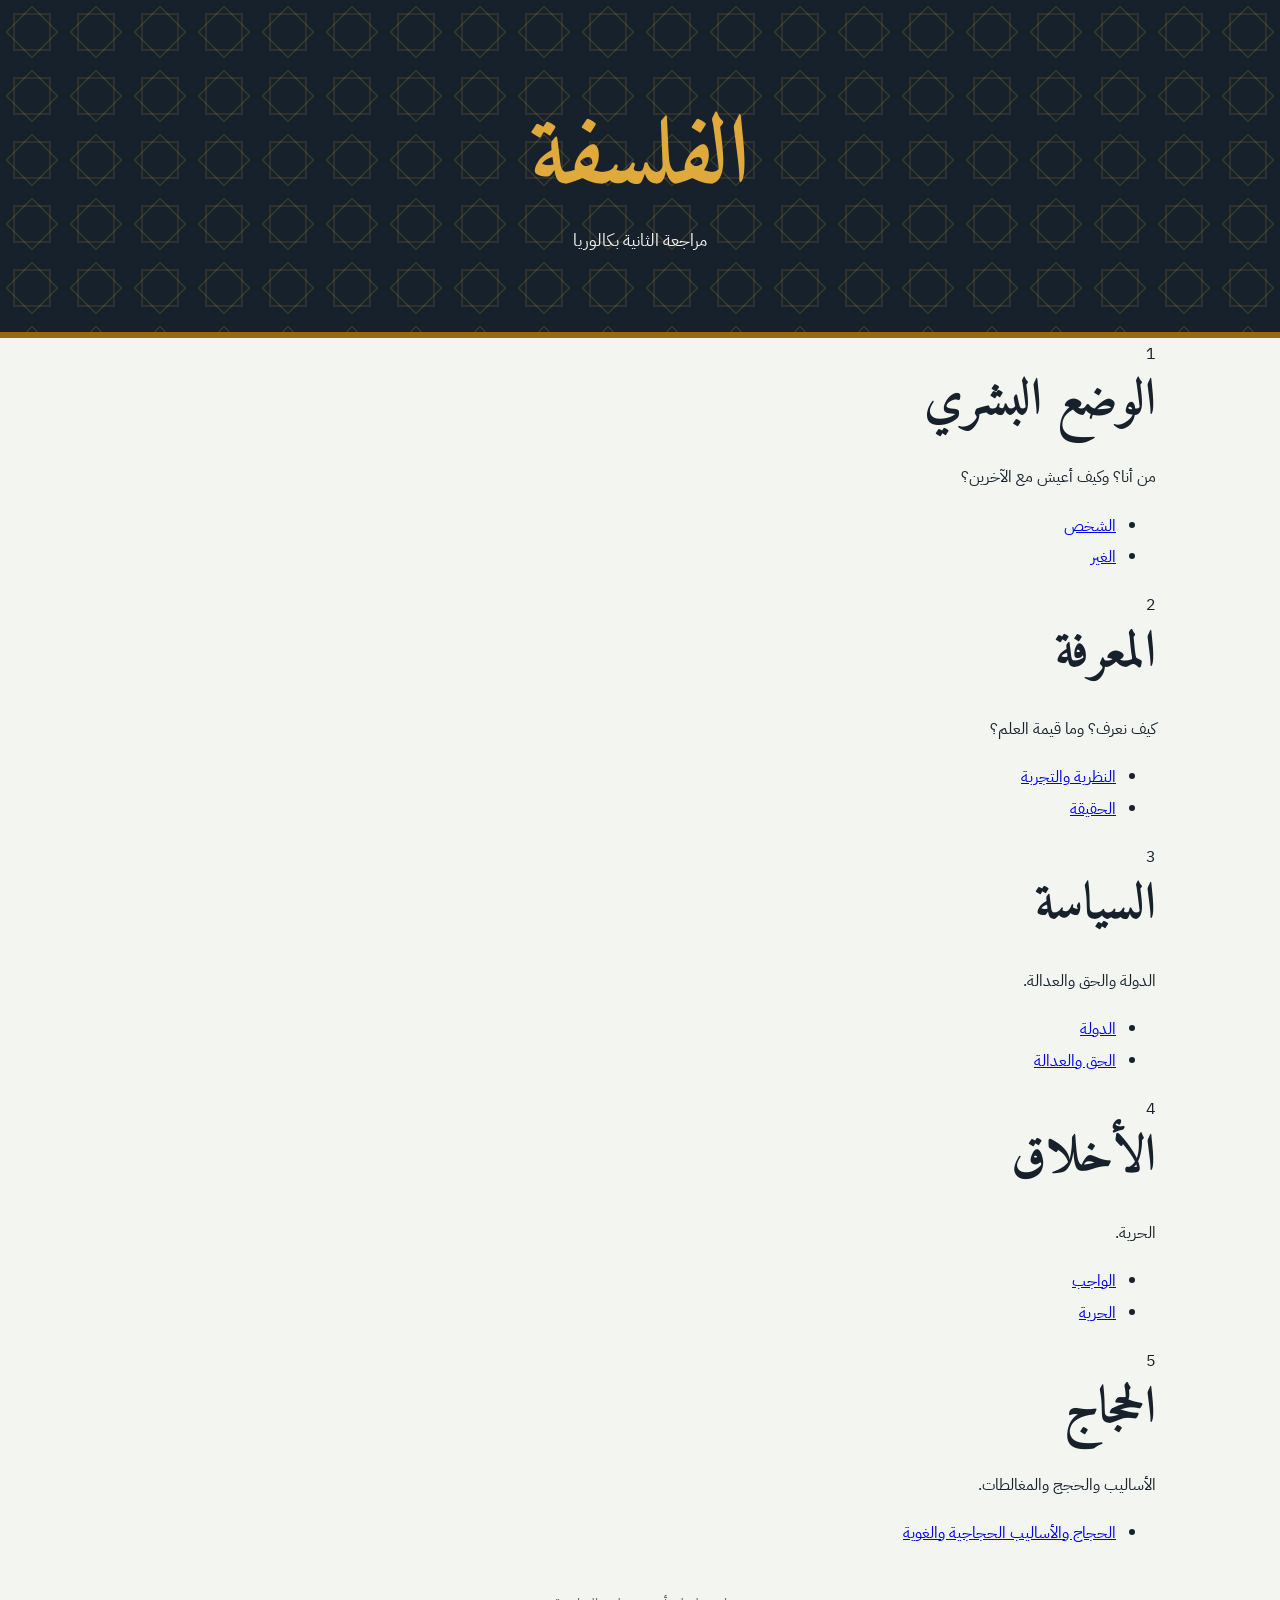
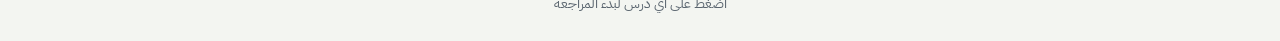
==== index.html @ 44a0892e "Add files via upload" ====
<!doctype html><html lang="ar" dir="rtl"><head><meta charset="utf-8">
<meta name="viewport" content="width=device-width,initial-scale=1"><title>الفلسفة · الثانية بكالوريا</title>
<link rel="preconnect" href="https://fonts.googleapis.com"><link href="https://fonts.googleapis.com/css2?family=Amiri:wght@400;700&family=IBM+Plex+Sans+Arabic:wght@400;500;600;700&display=swap" rel="stylesheet"><link rel="stylesheet" href="assets/site.css"><link rel="stylesheet" href="assets/home.css"></head>
<body><header class="hero"><div class="wrap"><h1>الفلسفة</h1><p class="lede"></p></div></header>
<main class="wrap"><div id="units"></div><noscript><ul><li><a href="content/u1-s1.html">الشخص</a></li><li><a href="content/u1-s2.html">الغير</a></li><li><a href="content/u2-s1.html">النظرية والتجربة</a></li><li><a href="content/u2-s2.html">الحقيقة</a></li><li><a href="content/u3-s1.html">الدولة</a></li><li><a href="content/u3-s2.html">الحق والعدالة</a></li><li><a href="content/u4-s1.html">الواجب</a></li><li><a href="content/u4-s2.html">الحرية</a></li><li><a href="content/argumentation.html">الحجاج</a></li></ul></noscript></main><footer>اضغط على أي درس لبدء المراجعة</footer>
<script src="assets/config.js"></script><script src="assets/app.js"></script></body></html>
---- assets/site.css ----
:root {
  color-scheme: light;
  --paper: #f3f5f1;
  --surface: #fafbf8;
  --ink: #17212b;
  --muted: #5b6670;
  --rule: #d5dbd6;
  --brass: #7a5c1e;
  --pine: #2e5c4f;
  --indigo: #2d4a7b;
  --oxblood: #8a2e3b;
  --hero-bg: #17212b;
  --hero-ink: #f3f5f1;
  --hero-muted: #aab6b0;
  --serif: "Amiri", "Traditional Arabic", "Times New Roman", serif;
  --sans: "IBM Plex Sans Arabic", "Segoe UI", Tahoma, Arial, sans-serif;
}

@media (prefers-color-scheme: dark) {
  :root {
    color-scheme: dark;
    --paper: #0f1517;
    --surface: #151d20;
    --ink: #e4eae5;
    --muted: #98a5a0;
    --rule: #29353a;
    --brass: #d4ac60;
    --pine: #85c1ad;
    --indigo: #a4b9ea;
    --oxblood: #e5919e;
    --hero-bg: #1a2427;
    --hero-ink: #e4eae5;
    --hero-muted: #98a5a0;
  }
}

* { box-sizing: border-box; }

html { scroll-padding-top: 4.5rem; }

@media (prefers-reduced-motion: no-preference) {
  html { scroll-behavior: smooth; }
}

body {
  margin: 0;
  background: var(--paper);
  color: var(--ink);
  font-family: var(--sans);
  font-size: 1.02rem;
  line-height: 1.95;
  -webkit-font-smoothing: antialiased;
}

p { margin: 0 0 1rem; text-wrap: pretty; }

a:focus-visible {
  outline: 2px solid currentColor;
  outline-offset: 3px;
  border-radius: 2px;
}

.wrap {
  max-width: 1080px;
  margin-inline: auto;
  padding-inline: 1.5rem;
}

/* Hero */
.hero {
  position: relative;
  background: var(--hero-bg);
  color: var(--hero-ink);
  padding: clamp(3.5rem, 9vw, 6.5rem) 0 clamp(3rem, 7vw, 5rem);
}

/* Three segments, one per axis of the unit */
.hero::after {
  content: "";
  position: absolute;
  inset-inline: 0;
  bottom: 0;
  height: 6px;
  background: linear-gradient(
    to left,
    var(--pine) 0 33.33%,
    var(--indigo) 33.33% 66.66%,
    var(--oxblood) 66.66%
  );
}

.hero h1 {
  font-family: var(--serif);
  font-weight: 700;
  font-size: clamp(3.2rem, 9vw, 6rem);
  line-height: 1.15;
  margin: 0 0 0.6rem;
}

.hero .lede {
  max-width: 40rem;
  font-size: 1.08rem;
  margin: 0;
}

/* Navigation */
.topnav {
  position: sticky;
  top: 0;
  z-index: 10;
  background: var(--paper);
  border-bottom: 1px solid var(--rule);
}

.topnav ul {
  list-style: none;
  margin: 0;
  padding: 0;
  display: flex;
  gap: 1.75rem;
  overflow-x: auto;
  scrollbar-width: none;
}

.topnav .wrap { padding-block: 0.85rem; }

.topnav a {
  text-decoration: none;
  color: var(--muted);
  white-space: nowrap;
  padding-block: 0.25rem;
  border-bottom: 2px solid transparent;
  font-weight: 500;
}

.topnav a:hover,
.topnav a:focus-visible {
  color: var(--ink);
  border-bottom-color: var(--ink);
}

/* Sections */
.block {
  padding: clamp(3rem, 6vw, 5rem) 0;
  border-bottom: 1px solid var(--rule);
  scroll-margin-top: 4rem;
}

.block:last-of-type { border-bottom: 0; }

.axis-1 { --axis: var(--pine); }
.axis-2 { --axis: var(--indigo); }
.axis-3 { --axis: var(--oxblood); }
.concepts-block { --axis: var(--brass); }

.kicker {
  margin: 0 0 0.5rem;
  font-weight: 600;
  color: var(--axis);
  font-size: 0.98rem;
}

h2 {
  font-family: var(--serif);
  font-weight: 700;
  font-size: clamp(2.1rem, 5vw, 3.2rem);
  line-height: 1.25;
  margin: 0 0 1.75rem;
}

h3 {
  font-size: 1.12rem;
  font-weight: 700;
  color: var(--axis);
  margin: 2.75rem 0 1.1rem;
  line-height: 1.5;
}

/* Problem statement */
.problem {
  max-width: 44rem;
  border-inline-start: 4px solid var(--axis);
  background: color-mix(in srgb, var(--axis) 8%, var(--surface));
  padding: 1.2rem 1.5rem;
  border-radius: 4px;
  margin: 0;
}

.problem p { margin: 0; font-size: 1.08rem; }

.problem strong { color: var(--axis); }

/* Quotes */
.quotes {
  list-style: none;
  margin: 0;
  padding: 0;
  display: grid;
  grid-template-columns: repeat(auto-fit, minmax(min(100%, 300px), 1fr));
  gap: 1.5rem 2.25rem;
}

.quotes li {
  border-top: 2px solid var(--axis);
  padding-top: 1rem;
}

.qtext {
  font-family: var(--serif);
  font-size: 1.32rem;
  line-height: 1.85;
  margin: 0 0 0.75rem;
}

.qsrc {
  font-size: 0.9rem;
  color: var(--muted);
  line-height: 1.6;
  margin: 0;
}

.qsrc b {
  color: var(--ink);
  font-weight: 600;
}

/* Arguments (theses) */
.theses,
.args,
.ideas {
  list-style: none;
  margin: 0;
  padding: 0;
  max-width: 44rem;
}

.theses li {
  padding: 1.15rem 0 1.15rem 1.25rem;
  border-bottom: 1px solid var(--rule);
  border-inline-start: 3px solid var(--axis);
}

.theses li:first-child { border-top: 1px solid var(--rule); }

.theses strong {
  display: block;
  font-size: 1.06rem;
  font-weight: 600;
  margin-bottom: 0.35rem;
  line-height: 1.6;
}

.theses p { margin: 0; }

/* Argumentation */
.args li {
  padding: 0.85rem 0;
  border-bottom: 1px solid var(--rule);
}

.args li:first-child { border-top: 1px solid var(--rule); }

.label {
  color: var(--axis);
  font-weight: 700;
  margin-inline-end: 0.35rem;
  white-space: nowrap;
}

/* Ideas */
.ideas li {
  position: relative;
  padding: 0.7rem 0 0.7rem 1.5rem;
}

.ideas li::before {
  content: "";
  position: absolute;
  inset-inline-start: 0;
  top: 1.2rem;
  width: 0.5rem;
  height: 0.5rem;
  background: var(--axis);
  transform: rotate(45deg);
}

/* Concepts */
.concepts {
  margin: 0;
  max-width: 52rem;
}

.concept {
  display: grid;
  grid-template-columns: minmax(10rem, 14rem) 1fr;
  gap: 0.5rem 2rem;
  padding: 1.05rem 0;
  border-bottom: 1px solid var(--rule);
}

.concept:first-child { border-top: 1px solid var(--rule); }

.concept dt {
  font-family: var(--serif);
  font-weight: 700;
  font-size: 1.4rem;
  line-height: 1.5;
  color: var(--axis);
}

.concept dd {
  margin: 0;
  line-height: 1.85;
}

/* Introduction */
.intro-block { --axis: var(--ink); }

.prose { max-width: 44rem; }

.args a {
  color: inherit;
  text-decoration-color: var(--rule);
  text-underline-offset: 4px;
}

@media (max-width: 640px) {
  .concept {
    grid-template-columns: 1fr;
    gap: 0.2rem;
  }
  .concept dt { font-size: 1.25rem; }
}

@media print {
  body { background: #fff; color: #000; }
  .topnav { display: none; }
  .hero { background: none; color: #000; }
  .hero::after { display: none; }
  .hero .lede { color: #333; }
}

.sitebar{background:var(--hero-bg);color:var(--hero-ink);font-size:.95rem}
.sitebar .wrap{padding-block:.6rem;display:flex;gap:.6rem}
.sitebar a{color:var(--hero-muted)}
.pager{display:flex;justify-content:space-between;gap:1rem;padding-block:2rem}
.pager a{padding:.6rem 1.1rem;border:1px solid var(--rule);border-radius:4px;text-decoration:none;background:var(--surface)}
.pager a:hover{border-color:var(--ink)}
@media print{.sitebar,.pager{display:none}}

/* ---- shared look (home + lessons) ---- */
:root{--gold:#e0a93b;--c:#946a0f}
body{--c-ink:color-mix(in srgb,var(--c) 70%,#000)}
@media (prefers-color-scheme:dark){body{--c-ink:color-mix(in srgb,var(--c) 60%,#fff)}}
.hero{background-image:url("data:image/svg+xml,%3Csvg xmlns='http://www.w3.org/2000/svg' width='64' height='64'%3E%3Cg fill='none' stroke='%23e0a93b' stroke-opacity='.22'%3E%3Crect x='14' y='14' width='36' height='36'/%3E%3Crect x='14' y='14' width='36' height='36' transform='rotate(45 32 32)'/%3E%3C/g%3E%3C/svg%3E");text-align:center}
.hero h1{color:var(--gold)}
.hero .lede{margin-inline:auto}
.hero::after{background:var(--c)}
.intro-block,.concepts-block{--axis:var(--c-ink)}
.block{padding:1.25rem 0;border-bottom:0}
.block>.wrap{width:min(1080px,calc(100% - 2rem));padding:clamp(1.25rem,3vw,2.25rem);background:var(--surface);
  border:1px solid var(--rule);border-top:6px solid var(--axis,var(--c));border-radius:6px}
.kicker::before{content:"";display:inline-block;width:.55rem;height:.55rem;background:var(--axis);transform:rotate(45deg);margin-inline-end:.6rem}
.pager a{background:var(--ink);color:var(--paper);border-color:var(--ink)}
footer{text-align:center;padding:1.5rem;color:var(--muted);font-size:.9rem}

/* ---- tables (argumentation page) ---- */
.tblwrap{overflow-x:auto}
.tbl{width:100%;border-collapse:collapse;min-width:32rem}
.tbl th,.tbl td{padding:.6rem 1rem;text-align:start;vertical-align:top;border-bottom:1px solid var(--rule)}
.tbl th{font-weight:700;color:var(--axis,var(--c-ink));white-space:nowrap;background:color-mix(in srgb,var(--axis,var(--c)) 8%,var(--surface))}
.tbl td:first-child{font-weight:700;white-space:nowrap}
.tbl tbody tr:hover{background:color-mix(in srgb,var(--axis,var(--c)) 6%,var(--surface))}
.tbl tr:last-child td{border-bottom:0}
.tip{margin:1rem 0 0;padding:.8rem 1.1rem;border-inline-start:4px solid var(--axis,var(--c));background:color-mix(in srgb,var(--axis,var(--c)) 8%,var(--surface));border-radius:4px}
@media print{.tblwrap{overflow:visible}.tbl{min-width:0}}
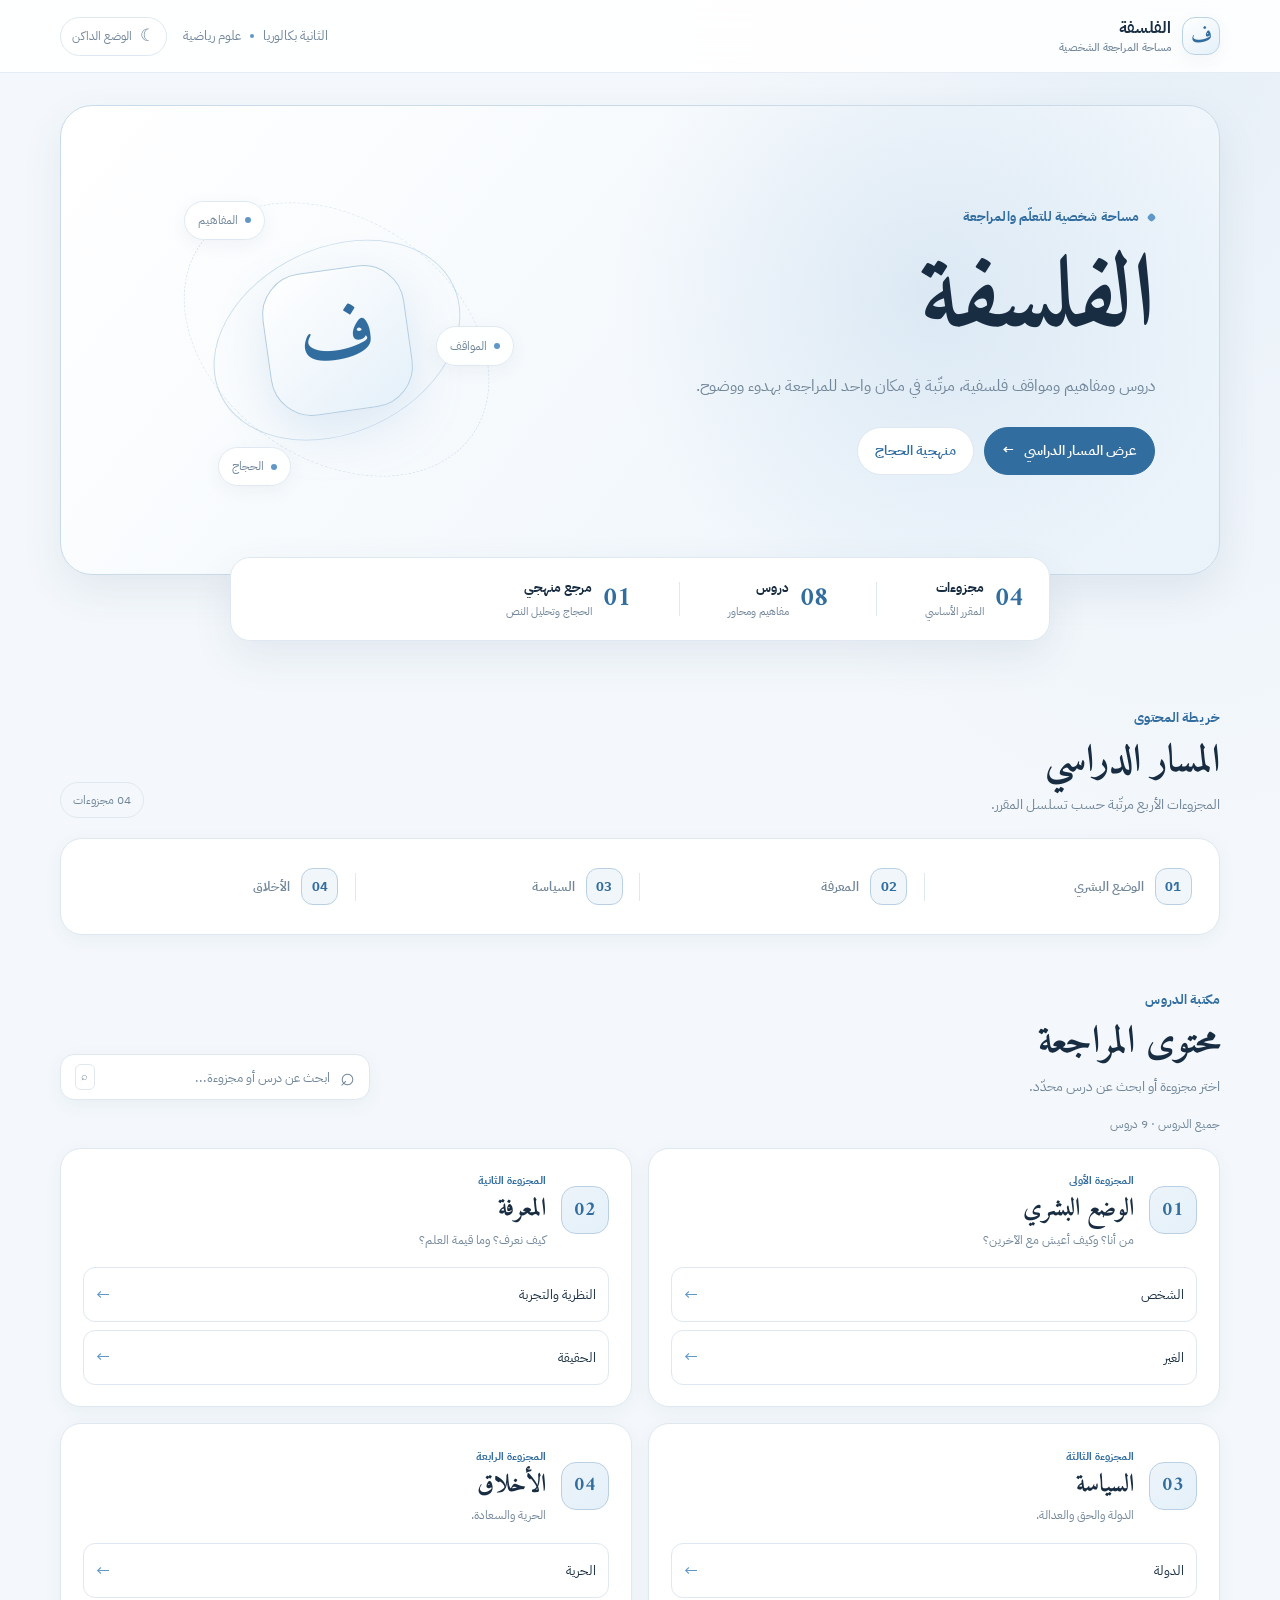
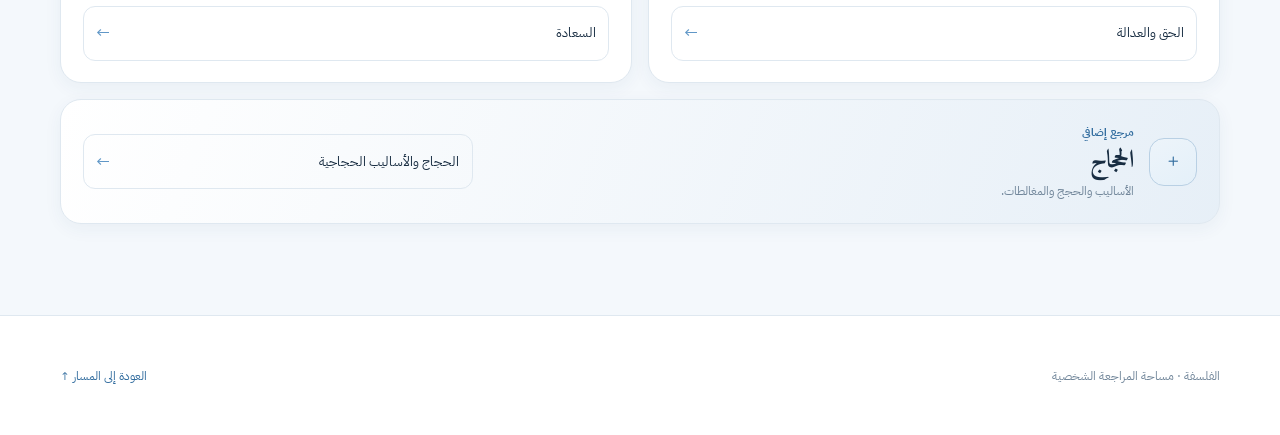
==== commit b1c45648: "Add files via upload" ====
--- a/index.html
+++ b/index.html
@@ -1,6 +1,128 @@
-<!doctype html><html lang="ar" dir="rtl"><head><meta charset="utf-8">
-<meta name="viewport" content="width=device-width,initial-scale=1"><title>الفلسفة · الثانية بكالوريا</title>
-<link rel="preconnect" href="https://fonts.googleapis.com"><link href="https://fonts.googleapis.com/css2?family=Amiri:wght@400;700&family=IBM+Plex+Sans+Arabic:wght@400;500;600;700&display=swap" rel="stylesheet"><link rel="stylesheet" href="assets/site.css"><link rel="stylesheet" href="assets/home.css"></head>
-<body><header class="hero"><div class="wrap"><h1>الفلسفة</h1><p class="lede"></p></div></header>
-<main class="wrap"><div id="units"></div><noscript><ul><li><a href="content/u1-s1.html">الشخص</a></li><li><a href="content/u1-s2.html">الغير</a></li><li><a href="content/u2-s1.html">النظرية والتجربة</a></li><li><a href="content/u2-s2.html">الحقيقة</a></li><li><a href="content/u3-s1.html">الدولة</a></li><li><a href="content/u3-s2.html">الحق والعدالة</a></li><li><a href="content/u4-s1.html">الواجب</a></li><li><a href="content/u4-s2.html">الحرية</a></li><li><a href="content/argumentation.html">الحجاج</a></li></ul></noscript></main><footer>اضغط على أي درس لبدء المراجعة</footer>
-<script src="assets/config.js"></script><script src="assets/app.js"></script></body></html>
+<!doctype html>
+<html lang="ar" dir="rtl">
+<head>
+  <meta charset="utf-8">
+  <meta name="viewport" content="width=device-width,initial-scale=1">
+  <title>الفلسفة | مساحة المراجعة الشخصية</title>
+  <meta name="description" content="مساحة شخصية لمراجعة الفلسفة للثانية بكالوريا علوم رياضية، تضم دروس الوضع البشري والمعرفة والسياسة والأخلاق والحجاج.">
+  <link rel="canonical" href="https://abdellahriyaf.github.io/philo/">
+  <meta property="og:type" content="website">
+  <meta property="og:locale" content="ar_MA">
+  <meta property="og:title" content="الفلسفة | مساحة المراجعة الشخصية">
+  <meta property="og:description" content="دروس الفلسفة للثانية بكالوريا علوم رياضية، في واجهة هادئة وواضحة للقراءة والمراجعة.">
+  <meta property="og:url" content="https://abdellahriyaf.github.io/philo/">
+  <meta name="twitter:card" content="summary">
+  <meta name="twitter:title" content="الفلسفة | مساحة المراجعة الشخصية">
+  <meta name="twitter:description" content="دروس الفلسفة للثانية بكالوريا علوم رياضية.">
+  <meta name="theme-color" content="#f4f8fc">
+  <script>
+    (() => {
+      try {
+        const saved = localStorage.getItem('philo-theme');
+        const systemDark = window.matchMedia && window.matchMedia('(prefers-color-scheme: dark)').matches;
+        document.documentElement.dataset.theme = saved || (systemDark ? 'dark' : 'light');
+      } catch (_) {
+        document.documentElement.dataset.theme = 'light';
+      }
+    })();
+  </script>
+  <link rel="preconnect" href="https://fonts.googleapis.com">
+  <link rel="preconnect" href="https://fonts.gstatic.com" crossorigin>
+  <link href="https://fonts.googleapis.com/css2?family=Amiri:wght@400;700&family=IBM+Plex+Sans+Arabic:wght@400;500;600;700&display=swap" rel="stylesheet">
+  <link rel="stylesheet" href="assets/site.css">
+  <link rel="stylesheet" href="assets/home.css">
+</head>
+<body class="home-page">
+  <header class="app-header">
+    <div class="wrap header-inner">
+      <a class="brand-mark" href="index.html" aria-label="الفلسفة، الصفحة الرئيسية">
+        <span class="brand-symbol" aria-hidden="true">ف</span>
+        <span class="brand-copy">الفلسفة<small>مساحة المراجعة الشخصية</small></span>
+      </a>
+      <div class="header-actions">
+        <span class="header-context">الثانية بكالوريا <i></i> علوم رياضية</span>
+        <button class="theme-toggle" type="button" data-theme-toggle aria-label="تفعيل الوضع الداكن" title="تبديل المظهر">
+          <span class="theme-toggle-icon" aria-hidden="true">☾</span>
+          <span class="theme-toggle-label">المظهر</span>
+        </button>
+      </div>
+    </div>
+  </header>
+
+  <main class="wrap home-main">
+    <section class="home-hero" aria-labelledby="home-title">
+      <div class="hero-copy">
+        <p class="eyebrow"><span></span> مساحة شخصية للتعلّم والمراجعة</p>
+        <h1 id="home-title">الفلسفة</h1>
+        <p class="lede">دروس ومفاهيم ومواقف فلسفية، مرتّبة في مكان واحد للمراجعة بهدوء ووضوح.</p>
+        <div class="hero-actions">
+          <a class="button button-primary" href="#curriculum">عرض المسار الدراسي <span aria-hidden="true">←</span></a>
+          <a class="button button-quiet" href="content/argumentation.html">منهجية الحجاج</a>
+        </div>
+      </div>
+      <div class="hero-art" aria-hidden="true">
+        <div class="hero-orbit orbit-one"></div>
+        <div class="hero-orbit orbit-two"></div>
+        <div class="hero-core"><span>ف</span></div>
+        <div class="art-chip chip-top"><span class="chip-dot"></span> المفاهيم</div>
+        <div class="art-chip chip-side"><span class="chip-dot"></span> المواقف</div>
+        <div class="art-chip chip-bottom"><span class="chip-dot"></span> الحجاج</div>
+      </div>
+    </section>
+
+    <section class="overview-strip" aria-label="ملخص المحتوى">
+      <div class="overview-item"><span class="overview-number">04</span><span><b>مجزوءات</b><small>المقرر الأساسي</small></span></div>
+      <div class="overview-divider" aria-hidden="true"></div>
+      <div class="overview-item"><span class="overview-number">08</span><span><b>دروس</b><small>مفاهيم ومحاور</small></span></div>
+      <div class="overview-divider" aria-hidden="true"></div>
+      <div class="overview-item"><span class="overview-number">01</span><span><b>مرجع منهجي</b><small>الحجاج وتحليل النص</small></span></div>
+    </section>
+
+    <section class="timeline-section" id="curriculum" aria-labelledby="timeline-title">
+      <div class="section-heading">
+        <div>
+          <p class="eyebrow">خريطة المحتوى</p>
+          <h2 id="timeline-title">المسار الدراسي</h2>
+          <p>المجزوءات الأربع مرتّبة حسب تسلسل المقرر.</p>
+        </div>
+        <span class="section-count">04 مجزوءات</span>
+      </div>
+      <nav class="unit-timeline" aria-label="الانتقال بين المجزوءات">
+        <a href="#unit-1"><span class="timeline-number">01</span><span class="timeline-label">الوضع البشري</span></a>
+        <a href="#unit-2"><span class="timeline-number">02</span><span class="timeline-label">المعرفة</span></a>
+        <a href="#unit-3"><span class="timeline-number">03</span><span class="timeline-label">السياسة</span></a>
+        <a href="#unit-4"><span class="timeline-number">04</span><span class="timeline-label">الأخلاق</span></a>
+      </nav>
+    </section>
+
+    <section class="library-section" aria-labelledby="library-title">
+      <div class="section-heading library-heading">
+        <div>
+          <p class="eyebrow">مكتبة الدروس</p>
+          <h2 id="library-title">محتوى المراجعة</h2>
+          <p>اختر مجزوءة أو ابحث عن درس محدّد.</p>
+        </div>
+        <label class="lesson-search">
+          <span aria-hidden="true">⌕</span>
+          <input id="lesson-search" type="search" placeholder="ابحث عن درس أو مجزوءة..." autocomplete="off" aria-label="ابحث عن درس أو مجزوءة">
+          <kbd>⌕</kbd>
+        </label>
+      </div>
+      <p class="search-count" id="search-count" aria-live="polite">جميع الدروس</p>
+      <div id="units" class="unit-grid" aria-live="polite">
+        <section class="unit" id="unit-1"><div class="unit-head"><span class="unit-no">01</span><div class="unit-copy"><p class="unit-kicker">المجزوءة الأولى</p><h3>الوضع البشري</h3><p>من أنا؟ وكيف أعيش مع الآخرين؟</p></div></div><ul class="unit-lessons"><li><a href="content/u1-s1.html"><span>الشخص</span><span aria-hidden="true">←</span></a></li><li><a href="content/u1-s2.html"><span>الغير</span><span aria-hidden="true">←</span></a></li></ul></section>
+        <section class="unit" id="unit-2"><div class="unit-head"><span class="unit-no">02</span><div class="unit-copy"><p class="unit-kicker">المجزوءة الثانية</p><h3>المعرفة</h3><p>كيف نعرف؟ وما قيمة العلم؟</p></div></div><ul class="unit-lessons"><li><a href="content/u2-s1.html"><span>النظرية والتجربة</span><span aria-hidden="true">←</span></a></li><li><a href="content/u2-s2.html"><span>الحقيقة</span><span aria-hidden="true">←</span></a></li></ul></section>
+        <section class="unit" id="unit-3"><div class="unit-head"><span class="unit-no">03</span><div class="unit-copy"><p class="unit-kicker">المجزوءة الثالثة</p><h3>السياسة</h3><p>الدولة والحق والعدالة.</p></div></div><ul class="unit-lessons"><li><a href="content/u3-s1.html"><span>الدولة</span><span aria-hidden="true">←</span></a></li><li><a href="content/u3-s2.html"><span>الحق والعدالة</span><span aria-hidden="true">←</span></a></li></ul></section>
+        <section class="unit" id="unit-4"><div class="unit-head"><span class="unit-no">04</span><div class="unit-copy"><p class="unit-kicker">المجزوءة الرابعة</p><h3>الأخلاق</h3><p>الحرية والسعادة.</p></div></div><ul class="unit-lessons"><li><a href="content/u4-s1.html"><span>الحرية</span><span aria-hidden="true">←</span></a></li><li><a href="content/u4-s2.html"><span>السعادة</span><span aria-hidden="true">←</span></a></li></ul></section>
+        <section class="unit unit-support" id="unit-5"><div class="unit-head"><span class="unit-no">+</span><div class="unit-copy"><p class="unit-kicker">مرجع إضافي</p><h3>الحجاج</h3><p>الأساليب والحجج والمغالطات ومنهجية تحليل النص.</p></div></div><ul class="unit-lessons"><li><a href="content/argumentation.html"><span>الحجاج والأساليب الحجاجية</span><span aria-hidden="true">←</span></a></li></ul></section>
+      </div>
+      <p class="empty-search" id="empty-search" hidden>لا توجد دروس تطابق عبارة البحث.</p>
+    </section>
+  </main>
+
+  <footer class="site-footer"><div class="wrap"><span>الفلسفة · مساحة المراجعة الشخصية</span><a href="#curriculum">العودة إلى المسار ↑</a></div></footer>
+  <script src="assets/config.js"></script>
+  <script src="assets/app.js" defer></script>
+  <script src="assets/ui.js" defer></script>
+</body>
+</html>
--- a/assets/site.css
+++ b/assets/site.css
@@ -1,377 +1,453 @@
-
+/* Arctic UI system: shared by the homepage and every standalone lesson. */
 :root {
   color-scheme: light;
-  --paper: #f3f5f1;
-  --surface: #fafbf8;
-  --ink: #17212b;
-  --muted: #5b6670;
-  --rule: #d5dbd6;
-  --brass: #7a5c1e;
-  --pine: #2e5c4f;
-  --indigo: #2d4a7b;
-  --oxblood: #8a2e3b;
-  --hero-bg: #17212b;
-  --hero-ink: #f3f5f1;
-  --hero-muted: #aab6b0;
+  --bg: #f4f8fc;
+  --surface: #ffffff;
+  --surface-2: #edf4fa;
+  --surface-3: #e5eff7;
+  --ink: #182d42;
+  --muted: #71869a;
+  --line: #dfe8f0;
+  --accent: #6097c7;
+  --accent-strong: #326d9f;
+  --accent-soft: #e4f0f9;
+  --accent-wash: rgba(96, 151, 199, .09);
+  --hero-bg: #eaf3fa;
+  --hero-ink: #18334c;
+  --hero-muted: #607b94;
+  --shadow-sm: 0 5px 18px rgba(39, 74, 104, .055);
+  --shadow-md: 0 16px 42px rgba(39, 74, 104, .09);
+  --shadow-lg: 0 24px 70px rgba(39, 74, 104, .12);
+  --radius-sm: 12px;
+  --radius-md: 18px;
+  --radius-lg: 26px;
   --serif: "Amiri", "Traditional Arabic", "Times New Roman", serif;
   --sans: "IBM Plex Sans Arabic", "Segoe UI", Tahoma, Arial, sans-serif;
-}
-
-@media (prefers-color-scheme: dark) {
-  :root {
-    color-scheme: dark;
-    --paper: #0f1517;
-    --surface: #151d20;
-    --ink: #e4eae5;
-    --muted: #98a5a0;
-    --rule: #29353a;
-    --brass: #d4ac60;
-    --pine: #85c1ad;
-    --indigo: #a4b9ea;
-    --oxblood: #e5919e;
-    --hero-bg: #1a2427;
-    --hero-ink: #e4eae5;
-    --hero-muted: #98a5a0;
-  }
+  --header-height: 66px;
+}
+
+:root[data-theme="dark"] {
+  color-scheme: dark;
+  --bg: #101b29;
+  --surface: #172638;
+  --surface-2: #1c3045;
+  --surface-3: #263b51;
+  --ink: #e8f1f8;
+  --muted: #9aafc2;
+  --line: #2a4056;
+  --accent: #83b8e4;
+  --accent-strong: #a5d1f3;
+  --accent-soft: #203c55;
+  --accent-wash: rgba(131, 184, 228, .10);
+  --hero-bg: #1a2d42;
+  --hero-ink: #edf6fc;
+  --hero-muted: #a9bfd2;
+  --shadow-sm: 0 5px 18px rgba(0, 0, 0, .13);
+  --shadow-md: 0 16px 42px rgba(0, 0, 0, .20);
+  --shadow-lg: 0 24px 70px rgba(0, 0, 0, .25);
 }
 
 * { box-sizing: border-box; }
-
-html { scroll-padding-top: 4.5rem; }
-
+html { scroll-padding-top: 9rem; }
 @media (prefers-reduced-motion: no-preference) {
   html { scroll-behavior: smooth; }
 }
-
 body {
   margin: 0;
-  background: var(--paper);
+  background:
+    radial-gradient(ellipse at 92% 0%, var(--accent-wash), transparent 32rem),
+    var(--bg);
   color: var(--ink);
   font-family: var(--sans);
-  font-size: 1.02rem;
-  line-height: 1.95;
+  font-size: 1rem;
+  line-height: 1.9;
   -webkit-font-smoothing: antialiased;
-}
-
+  transition: background-color .2s ease, color .2s ease;
+}
+body, button, input { font-family: var(--sans); }
+a { color: var(--accent-strong); }
+a:focus-visible, button:focus-visible, input:focus-visible {
+  outline: 3px solid color-mix(in srgb, var(--accent) 65%, transparent);
+  outline-offset: 3px;
+}
+button { color: inherit; }
 p { margin: 0 0 1rem; text-wrap: pretty; }
-
-a:focus-visible {
-  outline: 2px solid currentColor;
-  outline-offset: 3px;
-  border-radius: 2px;
-}
-
-.wrap {
-  max-width: 1080px;
-  margin-inline: auto;
-  padding-inline: 1.5rem;
-}
-
-/* Hero */
+.wrap { width: min(1160px, calc(100% - 2.5rem)); margin-inline: auto; }
+
+/* Shared branding and theme control on lesson pages. */
+.sitebar {
+  position: sticky;
+  top: 0;
+  z-index: 40;
+  border-bottom: 1px solid color-mix(in srgb, var(--line) 80%, transparent);
+  background: color-mix(in srgb, var(--surface) 88%, transparent);
+  backdrop-filter: blur(18px);
+  -webkit-backdrop-filter: blur(18px);
+}
+.sitebar .wrap {
+  min-height: var(--header-height);
+  display: flex;
+  align-items: center;
+  gap: 1.4rem;
+}
+.sitebar-brand, .brand-mark {
+  display: inline-flex;
+  align-items: center;
+  gap: .7rem;
+  flex: 0 0 auto;
+  color: var(--ink);
+  text-decoration: none;
+  font-weight: 700;
+}
+.brand-symbol {
+  width: 38px;
+  height: 38px;
+  display: grid;
+  place-items: center;
+  border: 1px solid color-mix(in srgb, var(--accent) 28%, var(--line));
+  border-radius: 13px;
+  background: linear-gradient(145deg, var(--surface), var(--accent-soft));
+  color: var(--accent-strong);
+  font: 700 1.35rem var(--serif);
+  box-shadow: var(--shadow-sm);
+}
+.brand-copy { display: grid; gap: 0; line-height: 1.25; }
+.brand-copy small { margin-top: .18rem; color: var(--muted); font-size: .68rem; font-weight: 500; }
+.sitebar-breadcrumbs {
+  display: flex;
+  align-items: center;
+  gap: .55rem;
+  min-width: 0;
+  margin-inline-start: auto;
+  color: var(--muted);
+  font-size: .82rem;
+}
+.sitebar-breadcrumbs a { color: var(--muted); text-decoration: none; }
+.sitebar-breadcrumbs a:hover { color: var(--accent-strong); }
+.sitebar-actions { display: flex; align-items: center; gap: .5rem; flex: 0 0 auto; }
+.site-home-link {
+  padding: .36rem .75rem;
+  border: 1px solid var(--line);
+  border-radius: 999px;
+  color: var(--muted);
+  font-size: .8rem;
+  text-decoration: none;
+  transition: background .18s, color .18s, border-color .18s;
+}
+.site-home-link:hover { border-color: var(--accent); background: var(--accent-soft); color: var(--accent-strong); }
+.theme-toggle {
+  min-height: 39px;
+  display: inline-flex;
+  align-items: center;
+  justify-content: center;
+  gap: .48rem;
+  padding: .38rem .7rem;
+  border: 1px solid var(--line);
+  border-radius: 999px;
+  background: var(--surface);
+  color: var(--muted);
+  cursor: pointer;
+  transition: border-color .18s, color .18s, background .18s, transform .18s;
+}
+.theme-toggle:hover { border-color: var(--accent); color: var(--accent-strong); transform: translateY(-1px); }
+.theme-toggle-icon { font-size: 1.05rem; line-height: 1; }
+.theme-toggle-label { font-size: .76rem; }
+.reading-progress {
+  position: fixed;
+  z-index: 60;
+  top: var(--header-height);
+  inset-inline: 0;
+  height: 3px;
+  pointer-events: none;
+  background: transparent;
+}
+.reading-progress span {
+  display: block;
+  width: 0;
+  height: 100%;
+  background: linear-gradient(90deg, var(--accent), var(--accent-strong));
+  box-shadow: 0 0 12px color-mix(in srgb, var(--accent) 42%, transparent);
+}
+.back-to-top {
+  position: fixed;
+  z-index: 30;
+  inset-inline-start: 1.2rem;
+  bottom: 1.2rem;
+  width: 44px;
+  height: 44px;
+  display: grid;
+  place-items: center;
+  border: 1px solid var(--line);
+  border-radius: 15px;
+  background: color-mix(in srgb, var(--surface) 90%, transparent);
+  color: var(--accent-strong);
+  box-shadow: var(--shadow-md);
+  cursor: pointer;
+  opacity: 0;
+  visibility: hidden;
+  transform: translateY(8px);
+  transition: opacity .18s, visibility .18s, transform .18s, background .18s;
+  backdrop-filter: blur(12px);
+}
+.back-to-top.is-visible { opacity: 1; visibility: visible; transform: translateY(0); }
+.back-to-top:hover { background: var(--accent-soft); }
+
+/* Lesson hero and breadcrumb area. */
 .hero {
   position: relative;
-  background: var(--hero-bg);
-  color: var(--hero-ink);
-  padding: clamp(3.5rem, 9vw, 6.5rem) 0 clamp(3rem, 7vw, 5rem);
-}
-
-/* Three segments, one per axis of the unit */
-.hero::after {
+  overflow: hidden;
+  padding: clamp(3rem, 7vw, 5.4rem) 0 clamp(2.7rem, 6vw, 4.2rem);
+  background:
+    radial-gradient(circle at 18% 15%, color-mix(in srgb, var(--accent) 17%, transparent), transparent 24rem),
+    linear-gradient(135deg, var(--hero-bg), var(--surface));
+  text-align: center;
+  border-bottom: 1px solid var(--line);
+}
+.hero::before, .hero::after {
   content: "";
   position: absolute;
-  inset-inline: 0;
-  bottom: 0;
-  height: 6px;
-  background: linear-gradient(
-    to left,
-    var(--pine) 0 33.33%,
-    var(--indigo) 33.33% 66.66%,
-    var(--oxblood) 66.66%
-  );
-}
-
+  width: 24rem;
+  height: 24rem;
+  border: 1px solid color-mix(in srgb, var(--accent) 20%, transparent);
+  border-radius: 50%;
+  pointer-events: none;
+}
+.hero::before { inset-inline-start: -11rem; top: -15rem; box-shadow: 0 0 0 32px color-mix(in srgb, var(--accent) 3%, transparent), 0 0 0 64px color-mix(in srgb, var(--accent) 2%, transparent); }
+.hero::after { inset-inline-end: -14rem; bottom: -20rem; }
+.hero .wrap { position: relative; z-index: 1; }
 .hero h1 {
+  margin: 0 0 .65rem;
+  color: var(--hero-ink);
   font-family: var(--serif);
+  font-size: clamp(2.9rem, 7vw, 5rem);
   font-weight: 700;
-  font-size: clamp(3.2rem, 9vw, 6rem);
-  line-height: 1.15;
-  margin: 0 0 0.6rem;
-}
-
+  line-height: 1.25;
+}
 .hero .lede {
-  max-width: 40rem;
-  font-size: 1.08rem;
-  margin: 0;
-}
-
-/* Navigation */
+  max-width: 46rem;
+  margin: 0 auto;
+  color: var(--hero-muted);
+  font-size: clamp(.96rem, 1.6vw, 1.08rem);
+  line-height: 1.95;
+}
+
+/* Sticky, horizontally-scrollable lesson contents. */
 .topnav {
   position: sticky;
-  top: 0;
-  z-index: 10;
-  background: var(--paper);
-  border-bottom: 1px solid var(--rule);
-}
-
+  top: var(--header-height);
+  z-index: 35;
+  border-bottom: 1px solid var(--line);
+  background: color-mix(in srgb, var(--surface) 91%, transparent);
+  box-shadow: 0 6px 20px rgba(25, 53, 78, .035);
+  backdrop-filter: blur(16px);
+  -webkit-backdrop-filter: blur(16px);
+}
+.topnav .wrap { padding-block: .62rem; }
 .topnav ul {
+  display: flex;
+  align-items: center;
+  gap: .45rem;
+  overflow-x: auto;
+  margin: 0;
+  padding: .1rem .05rem;
   list-style: none;
+  scrollbar-width: none;
+}
+.topnav ul::-webkit-scrollbar { display: none; }
+.topnav a {
+  display: block;
+  padding: .4rem .85rem;
+  border: 1px solid transparent;
+  border-radius: 999px;
+  color: var(--muted);
+  font-size: .82rem;
+  font-weight: 500;
+  text-decoration: none;
+  white-space: nowrap;
+  transition: color .18s, background .18s, border-color .18s;
+}
+.topnav a:hover, .topnav a.is-active {
+  border-color: color-mix(in srgb, var(--accent) 22%, var(--line));
+  background: var(--accent-soft);
+  color: var(--accent-strong);
+}
+
+/* Lesson content: calmer cards, better reading rhythm and clear hierarchy. */
+.block {
+  padding: 1rem 0;
+  scroll-margin-top: 9rem;
+}
+.block > .wrap {
+  width: min(1080px, calc(100% - 2.5rem));
+  padding: clamp(1.3rem, 3.6vw, 2.8rem);
+  border: 1px solid var(--line);
+  border-radius: var(--radius-lg);
+  background: var(--surface);
+  box-shadow: var(--shadow-sm);
+}
+.axis-1 { --axis: #548dbb; }
+.axis-2 { --axis: #6d9fc8; }
+.axis-3 { --axis: #8baecb; }
+.intro-block, .concepts-block { --axis: var(--accent-strong); }
+.kicker {
+  display: inline-flex;
+  align-items: center;
+  gap: .55rem;
+  margin: 0 0 .55rem;
+  color: var(--accent-strong);
+  font-size: .85rem;
+  font-weight: 700;
+}
+.kicker::before {
+  content: "";
+  width: .48rem;
+  height: .48rem;
+  border-radius: 3px;
+  background: var(--accent);
+  transform: rotate(45deg);
+}
+h2 {
+  margin: 0 0 1.5rem;
+  color: var(--ink);
+  font-family: var(--serif);
+  font-size: clamp(1.9rem, 4.6vw, 2.8rem);
+  font-weight: 700;
+  line-height: 1.35;
+}
+h3 {
+  margin: 2.3rem 0 1rem;
+  color: var(--accent-strong);
+  font-size: 1.08rem;
+  font-weight: 700;
+  line-height: 1.6;
+}
+.prose { max-width: 48rem; }
+.prose p { line-height: 2.05; }
+.problem {
+  max-width: 48rem;
+  margin: 1rem 0;
+  padding: 1.1rem 1.3rem;
+  border: 1px solid color-mix(in srgb, var(--accent) 16%, var(--line));
+  border-inline-start: 4px solid var(--accent);
+  border-radius: var(--radius-md);
+  background: var(--accent-wash);
+}
+.problem p { margin: 0; font-size: 1.04rem; }
+.problem strong { color: var(--accent-strong); }
+.quotes {
+  display: grid;
+  grid-template-columns: repeat(auto-fit, minmax(min(100%, 290px), 1fr));
+  gap: 1rem;
   margin: 0;
   padding: 0;
-  display: flex;
-  gap: 1.75rem;
-  overflow-x: auto;
-  scrollbar-width: none;
-}
-
-.topnav .wrap { padding-block: 0.85rem; }
-
-.topnav a {
-  text-decoration: none;
-  color: var(--muted);
-  white-space: nowrap;
-  padding-block: 0.25rem;
-  border-bottom: 2px solid transparent;
-  font-weight: 500;
-}
-
-.topnav a:hover,
-.topnav a:focus-visible {
-  color: var(--ink);
-  border-bottom-color: var(--ink);
-}
-
-/* Sections */
-.block {
-  padding: clamp(3rem, 6vw, 5rem) 0;
-  border-bottom: 1px solid var(--rule);
-  scroll-margin-top: 4rem;
-}
-
-.block:last-of-type { border-bottom: 0; }
-
-.axis-1 { --axis: var(--pine); }
-.axis-2 { --axis: var(--indigo); }
-.axis-3 { --axis: var(--oxblood); }
-.concepts-block { --axis: var(--brass); }
-
-.kicker {
-  margin: 0 0 0.5rem;
-  font-weight: 600;
-  color: var(--axis);
-  font-size: 0.98rem;
-}
-
-h2 {
-  font-family: var(--serif);
-  font-weight: 700;
-  font-size: clamp(2.1rem, 5vw, 3.2rem);
-  line-height: 1.25;
-  margin: 0 0 1.75rem;
-}
-
-h3 {
-  font-size: 1.12rem;
-  font-weight: 700;
-  color: var(--axis);
-  margin: 2.75rem 0 1.1rem;
-  line-height: 1.5;
-}
-
-/* Problem statement */
-.problem {
-  max-width: 44rem;
-  border-inline-start: 4px solid var(--axis);
-  background: color-mix(in srgb, var(--axis) 8%, var(--surface));
-  padding: 1.2rem 1.5rem;
-  border-radius: 4px;
-  margin: 0;
-}
-
-.problem p { margin: 0; font-size: 1.08rem; }
-
-.problem strong { color: var(--axis); }
-
-/* Quotes */
-.quotes {
   list-style: none;
-  margin: 0;
-  padding: 0;
-  display: grid;
-  grid-template-columns: repeat(auto-fit, minmax(min(100%, 300px), 1fr));
-  gap: 1.5rem 2.25rem;
-}
-
+}
 .quotes li {
-  border-top: 2px solid var(--axis);
-  padding-top: 1rem;
-}
-
-.qtext {
-  font-family: var(--serif);
-  font-size: 1.32rem;
-  line-height: 1.85;
-  margin: 0 0 0.75rem;
-}
-
-.qsrc {
-  font-size: 0.9rem;
-  color: var(--muted);
-  line-height: 1.6;
-  margin: 0;
-}
-
-.qsrc b {
-  color: var(--ink);
-  font-weight: 600;
-}
-
-/* Arguments (theses) */
-.theses,
-.args,
-.ideas {
-  list-style: none;
-  margin: 0;
-  padding: 0;
-  max-width: 44rem;
-}
-
+  padding: 1.1rem 1.2rem;
+  border: 1px solid var(--line);
+  border-radius: var(--radius-md);
+  background: var(--surface-2);
+}
+.qtext { margin: 0 0 .75rem; color: var(--ink); font-family: var(--serif); font-size: 1.27rem; line-height: 1.9; }
+.qsrc { margin: 0; color: var(--muted); font-size: .85rem; line-height: 1.7; }
+.qsrc b { color: var(--accent-strong); font-weight: 700; }
+.theses, .args, .ideas { max-width: 50rem; margin: 0; padding: 0; list-style: none; }
 .theses li {
-  padding: 1.15rem 0 1.15rem 1.25rem;
-  border-bottom: 1px solid var(--rule);
-  border-inline-start: 3px solid var(--axis);
-}
-
-.theses li:first-child { border-top: 1px solid var(--rule); }
-
-.theses strong {
-  display: block;
-  font-size: 1.06rem;
-  font-weight: 600;
-  margin-bottom: 0.35rem;
-  line-height: 1.6;
-}
-
-.theses p { margin: 0; }
-
-/* Argumentation */
-.args li {
-  padding: 0.85rem 0;
-  border-bottom: 1px solid var(--rule);
-}
-
-.args li:first-child { border-top: 1px solid var(--rule); }
-
-.label {
-  color: var(--axis);
-  font-weight: 700;
-  margin-inline-end: 0.35rem;
-  white-space: nowrap;
-}
-
-/* Ideas */
-.ideas li {
-  position: relative;
-  padding: 0.7rem 0 0.7rem 1.5rem;
-}
-
-.ideas li::before {
-  content: "";
-  position: absolute;
-  inset-inline-start: 0;
-  top: 1.2rem;
-  width: 0.5rem;
-  height: 0.5rem;
-  background: var(--axis);
-  transform: rotate(45deg);
-}
-
-/* Concepts */
-.concepts {
-  margin: 0;
-  max-width: 52rem;
-}
-
+  padding: 1rem 1.1rem;
+  border: 1px solid var(--line);
+  border-radius: var(--radius-md);
+  background: var(--surface);
+}
+.theses li + li { margin-top: .7rem; }
+.theses strong { display: block; margin-bottom: .35rem; font-size: 1.02rem; font-weight: 700; line-height: 1.7; }
+.theses p { margin: 0; color: var(--muted); }
+.args li { padding: .9rem 0; border-bottom: 1px solid var(--line); }
+.args li:first-child { border-top: 1px solid var(--line); }
+.label { margin-inline-end: .35rem; color: var(--accent-strong); font-weight: 700; white-space: nowrap; }
+.ideas li { position: relative; padding: .65rem 1.4rem .65rem 0; }
+.ideas li::before { content: ""; position: absolute; inset-inline-start: auto; inset-inline-end: 0; top: 1.28rem; width: .42rem; height: .42rem; border-radius: 2px; background: var(--accent); transform: rotate(45deg); }
+.args a { color: var(--accent-strong); text-decoration-color: var(--line); text-underline-offset: 4px; }
+
+/* Glossary, tables and explanatory callouts. */
+.concepts { max-width: 54rem; margin: 0; }
 .concept {
   display: grid;
-  grid-template-columns: minmax(10rem, 14rem) 1fr;
-  gap: 0.5rem 2rem;
+  grid-template-columns: minmax(9rem, 13rem) 1fr;
+  gap: .5rem 1.8rem;
   padding: 1.05rem 0;
-  border-bottom: 1px solid var(--rule);
-}
-
-.concept:first-child { border-top: 1px solid var(--rule); }
-
-.concept dt {
-  font-family: var(--serif);
-  font-weight: 700;
-  font-size: 1.4rem;
-  line-height: 1.5;
-  color: var(--axis);
-}
-
-.concept dd {
-  margin: 0;
-  line-height: 1.85;
-}
-
-/* Introduction */
-.intro-block { --axis: var(--ink); }
-
-.prose { max-width: 44rem; }
-
-.args a {
-  color: inherit;
-  text-decoration-color: var(--rule);
-  text-underline-offset: 4px;
-}
-
-@media (max-width: 640px) {
-  .concept {
-    grid-template-columns: 1fr;
-    gap: 0.2rem;
-  }
-  .concept dt { font-size: 1.25rem; }
-}
-
+  border-bottom: 1px solid var(--line);
+}
+.concept:first-child { border-top: 1px solid var(--line); }
+.concept dt { color: var(--accent-strong); font-family: var(--serif); font-size: 1.35rem; font-weight: 700; line-height: 1.55; }
+.concept dd { margin: 0; line-height: 1.9; }
+.tblwrap { overflow-x: auto; border: 1px solid var(--line); border-radius: var(--radius-md); }
+.tbl { width: 100%; min-width: 32rem; border-collapse: collapse; }
+.tbl th, .tbl td { padding: .75rem 1rem; border-bottom: 1px solid var(--line); text-align: start; vertical-align: top; }
+.tbl th { background: var(--surface-2); color: var(--accent-strong); font-weight: 700; white-space: nowrap; }
+.tbl td:first-child { font-weight: 700; white-space: nowrap; }
+.tbl tbody tr:hover { background: var(--accent-wash); }
+.tbl tr:last-child td { border-bottom: 0; }
+.tip { margin: 1rem 0 0; padding: .9rem 1.1rem; border: 1px solid color-mix(in srgb, var(--accent) 18%, var(--line)); border-inline-start: 4px solid var(--accent); border-radius: var(--radius-md); background: var(--accent-wash); }
+
+/* Previous / next navigation and footer. */
+.pager {
+  display: flex;
+  align-items: center;
+  justify-content: space-between;
+  gap: 1rem;
+  padding-block: 2rem 3rem;
+}
+.pager a {
+  display: inline-flex;
+  align-items: center;
+  gap: .5rem;
+  padding: .65rem 1.1rem;
+  border: 1px solid var(--line);
+  border-radius: 999px;
+  background: var(--surface);
+  color: var(--accent-strong);
+  font-size: .9rem;
+  font-weight: 600;
+  text-decoration: none;
+  box-shadow: var(--shadow-sm);
+  transition: background .18s, border-color .18s, transform .18s;
+}
+.pager a:hover { border-color: var(--accent); background: var(--accent-soft); transform: translateY(-2px); }
+footer { padding: 1.6rem; color: var(--muted); font-size: .85rem; text-align: center; }
+
+@media (max-width: 720px) {
+  :root { --header-height: 60px; }
+  .wrap { width: min(100% - 1.4rem, 1160px); }
+  .sitebar .wrap { gap: .7rem; }
+  .sitebar-breadcrumbs { display: none; }
+  .sitebar-actions { margin-inline-start: auto; }
+  .theme-toggle-label { display: none; }
+  .theme-toggle { width: 39px; padding: .35rem; }
+  .topnav .wrap { width: 100%; padding-inline: .7rem; }
+  .topnav ul { gap: .25rem; }
+  .topnav a { padding: .38rem .68rem; font-size: .78rem; }
+  .hero { padding-block: 2.8rem 2.5rem; }
+  .block { padding: .55rem 0; }
+  .block > .wrap { width: calc(100% - 1.4rem); padding: 1.2rem; border-radius: 19px; }
+  .concept { grid-template-columns: 1fr; gap: .2rem; }
+  .concept dt { font-size: 1.22rem; }
+  .pager { flex-wrap: wrap; padding-block: 1.4rem 2.5rem; }
+  .pager a { max-width: 100%; }
+  .back-to-top { inset-inline-start: .7rem; bottom: .7rem; width: 40px; height: 40px; }
+}
+
+@media (prefers-reduced-motion: reduce) {
+  *, *::before, *::after { scroll-behavior: auto !important; transition-duration: .01ms !important; animation-duration: .01ms !important; }
+}
 @media print {
+  :root { color-scheme: light; --bg: #fff; --surface: #fff; --ink: #000; --muted: #333; --line: #ccc; }
   body { background: #fff; color: #000; }
-  .topnav { display: none; }
-  .hero { background: none; color: #000; }
-  .hero::after { display: none; }
+  .topnav, .sitebar, .pager, .reading-progress, .back-to-top { display: none !important; }
+  .hero { background: none; color: #000; border: 0; }
+  .hero::before, .hero::after { display: none; }
+  .hero h1, h2, h3 { color: #000; }
   .hero .lede { color: #333; }
-}
-
-.sitebar{background:var(--hero-bg);color:var(--hero-ink);font-size:.95rem}
-.sitebar .wrap{padding-block:.6rem;display:flex;gap:.6rem}
-.sitebar a{color:var(--hero-muted)}
-.pager{display:flex;justify-content:space-between;gap:1rem;padding-block:2rem}
-.pager a{padding:.6rem 1.1rem;border:1px solid var(--rule);border-radius:4px;text-decoration:none;background:var(--surface)}
-.pager a:hover{border-color:var(--ink)}
-@media print{.sitebar,.pager{display:none}}
-
-/* ---- shared look (home + lessons) ---- */
-:root{--gold:#e0a93b;--c:#946a0f}
-body{--c-ink:color-mix(in srgb,var(--c) 70%,#000)}
-@media (prefers-color-scheme:dark){body{--c-ink:color-mix(in srgb,var(--c) 60%,#fff)}}
-.hero{background-image:url("data:image/svg+xml,%3Csvg xmlns='http://www.w3.org/2000/svg' width='64' height='64'%3E%3Cg fill='none' stroke='%23e0a93b' stroke-opacity='.22'%3E%3Crect x='14' y='14' width='36' height='36'/%3E%3Crect x='14' y='14' width='36' height='36' transform='rotate(45 32 32)'/%3E%3C/g%3E%3C/svg%3E");text-align:center}
-.hero h1{color:var(--gold)}
-.hero .lede{margin-inline:auto}
-.hero::after{background:var(--c)}
-.intro-block,.concepts-block{--axis:var(--c-ink)}
-.block{padding:1.25rem 0;border-bottom:0}
-.block>.wrap{width:min(1080px,calc(100% - 2rem));padding:clamp(1.25rem,3vw,2.25rem);background:var(--surface);
-  border:1px solid var(--rule);border-top:6px solid var(--axis,var(--c));border-radius:6px}
-.kicker::before{content:"";display:inline-block;width:.55rem;height:.55rem;background:var(--axis);transform:rotate(45deg);margin-inline-end:.6rem}
-.pager a{background:var(--ink);color:var(--paper);border-color:var(--ink)}
-footer{text-align:center;padding:1.5rem;color:var(--muted);font-size:.9rem}
-
-/* ---- tables (argumentation page) ---- */
-.tblwrap{overflow-x:auto}
-.tbl{width:100%;border-collapse:collapse;min-width:32rem}
-.tbl th,.tbl td{padding:.6rem 1rem;text-align:start;vertical-align:top;border-bottom:1px solid var(--rule)}
-.tbl th{font-weight:700;color:var(--axis,var(--c-ink));white-space:nowrap;background:color-mix(in srgb,var(--axis,var(--c)) 8%,var(--surface))}
-.tbl td:first-child{font-weight:700;white-space:nowrap}
-.tbl tbody tr:hover{background:color-mix(in srgb,var(--axis,var(--c)) 6%,var(--surface))}
-.tbl tr:last-child td{border-bottom:0}
-.tip{margin:1rem 0 0;padding:.8rem 1.1rem;border-inline-start:4px solid var(--axis,var(--c));background:color-mix(in srgb,var(--axis,var(--c)) 8%,var(--surface));border-radius:4px}
-@media print{.tblwrap{overflow:visible}.tbl{min-width:0}}
+  .block > .wrap { box-shadow: none; break-inside: avoid; }
+  .tblwrap { overflow: visible; }
+  .tbl { min-width: 0; }
+}
--- a/assets/home.css
+++ b/assets/home.css
@@ -0,0 +1,249 @@
+/* Homepage-specific Arctic layout. */
+.app-header {
+  position: sticky;
+  top: 0;
+  z-index: 45;
+  border-bottom: 1px solid color-mix(in srgb, var(--line) 80%, transparent);
+  background: color-mix(in srgb, var(--surface) 88%, transparent);
+  backdrop-filter: blur(18px);
+  -webkit-backdrop-filter: blur(18px);
+}
+.header-inner { min-height: 72px; display: flex; align-items: center; justify-content: space-between; gap: 1rem; }
+.header-actions { display: flex; align-items: center; gap: 1rem; }
+.header-context { display: flex; align-items: center; gap: .55rem; color: var(--muted); font-size: .8rem; }
+.header-context i { width: 4px; height: 4px; border-radius: 50%; background: var(--accent); }
+.home-main { padding-bottom: 3rem; }
+.home-hero {
+  position: relative;
+  display: grid;
+  grid-template-columns: minmax(0, 1.15fr) minmax(260px, .85fr);
+  align-items: center;
+  gap: 2rem;
+  min-height: 390px;
+  margin-top: 2rem;
+  padding: clamp(2rem, 5vw, 4.2rem);
+  overflow: hidden;
+  border: 1px solid color-mix(in srgb, var(--accent) 17%, var(--line));
+  border-radius: 32px;
+  background:
+    radial-gradient(circle at 75% 40%, color-mix(in srgb, var(--accent) 15%, transparent), transparent 20rem),
+    linear-gradient(130deg, var(--surface), var(--hero-bg));
+  box-shadow: var(--shadow-md);
+}
+.hero-copy { position: relative; z-index: 2; }
+.eyebrow {
+  display: flex;
+  align-items: center;
+  gap: .55rem;
+  margin: 0 0 .8rem;
+  color: var(--accent-strong);
+  font-size: .8rem;
+  font-weight: 700;
+  letter-spacing: .01em;
+}
+.eyebrow span { width: 7px; height: 7px; border-radius: 3px; background: var(--accent); transform: rotate(45deg); }
+.home-hero h1 { margin: 0; color: var(--ink); font: 700 clamp(3.6rem, 8vw, 6.6rem)/1.15 var(--serif); }
+.home-hero .lede { max-width: 38rem; margin: .6rem 0 1.5rem; color: var(--muted); font-size: 1.03rem; line-height: 2; }
+.hero-actions { display: flex; flex-wrap: wrap; gap: .65rem; }
+.button {
+  min-height: 44px;
+  display: inline-flex;
+  align-items: center;
+  justify-content: center;
+  gap: .65rem;
+  padding: .62rem 1.05rem;
+  border: 1px solid var(--line);
+  border-radius: 999px;
+  font-size: .86rem;
+  font-weight: 600;
+  text-decoration: none;
+  transition: transform .18s, box-shadow .18s, background .18s, border-color .18s;
+}
+.button:hover { transform: translateY(-2px); box-shadow: var(--shadow-sm); }
+.button-primary { border-color: var(--accent-strong); background: var(--accent-strong); color: #fff; }
+.button-primary:hover { background: var(--accent); border-color: var(--accent); color: #fff; }
+.button-quiet { background: var(--surface); color: var(--accent-strong); }
+.button-quiet:hover { border-color: var(--accent); background: var(--accent-soft); }
+.hero-art { position: relative; width: min(100%, 340px); aspect-ratio: 1; justify-self: center; display: grid; place-items: center; }
+.hero-orbit { position: absolute; border: 1px solid color-mix(in srgb, var(--accent) 32%, transparent); border-radius: 50%; }
+.orbit-one { width: 76%; height: 76%; transform: rotate(-25deg) scaleY(.72); }
+.orbit-two { width: 98%; height: 98%; transform: rotate(35deg) scaleY(.72); border-style: dashed; opacity: .7; }
+.hero-core {
+  width: 42%; aspect-ratio: 1;
+  display: grid; place-items: center;
+  border: 1px solid color-mix(in srgb, var(--accent) 35%, var(--line));
+  border-radius: 29%;
+  background: linear-gradient(145deg, var(--surface), var(--accent-soft));
+  color: var(--accent-strong);
+  font: 700 clamp(3.3rem, 6vw, 5rem) var(--serif);
+  box-shadow: 0 18px 52px color-mix(in srgb, var(--accent) 18%, transparent), inset 0 1px 0 rgba(255,255,255,.7);
+  transform: rotate(-8deg);
+}
+.hero-core span { transform: rotate(8deg); }
+.art-chip {
+  position: absolute;
+  display: inline-flex;
+  align-items: center;
+  gap: .45rem;
+  padding: .45rem .8rem;
+  border: 1px solid var(--line);
+  border-radius: 999px;
+  background: color-mix(in srgb, var(--surface) 88%, transparent);
+  color: var(--muted);
+  font-size: .75rem;
+  box-shadow: var(--shadow-sm);
+  backdrop-filter: blur(10px);
+}
+.chip-dot { width: 6px; height: 6px; border-radius: 50%; background: var(--accent); }
+.chip-top { top: 9%; inset-inline-end: 5%; }
+.chip-side { top: 46%; inset-inline-start: -2%; }
+.chip-bottom { bottom: 7%; inset-inline-end: 15%; }
+
+.overview-strip {
+  display: flex;
+  align-items: center;
+  gap: clamp(1rem, 4vw, 3rem);
+  width: min(820px, calc(100% - 2rem));
+  margin: -1.15rem auto 3.5rem;
+  padding: 1.1rem 1.6rem;
+  position: relative;
+  z-index: 3;
+  border: 1px solid var(--line);
+  border-radius: 20px;
+  background: var(--surface);
+  box-shadow: var(--shadow-md);
+}
+.overview-item { display: flex; align-items: center; gap: .7rem; min-width: 0; }
+.overview-number { color: var(--accent-strong); font: 700 1.7rem/1 var(--serif); }
+.overview-item b, .overview-item small { display: block; }
+.overview-item b { color: var(--ink); font-size: .84rem; }
+.overview-item small { color: var(--muted); font-size: .7rem; }
+.overview-divider { width: 1px; height: 34px; background: var(--line); }
+.timeline-section, .library-section { padding-block: .6rem 2.7rem; }
+.section-heading { display: flex; align-items: end; justify-content: space-between; gap: 1.2rem; margin-bottom: 1.25rem; }
+.section-heading .eyebrow { margin-bottom: .25rem; }
+.section-heading h2 { margin: 0; color: var(--ink); font: 700 clamp(1.8rem, 4vw, 2.4rem)/1.4 var(--serif); }
+.section-heading p:not(.eyebrow) { margin: .25rem 0 0; color: var(--muted); font-size: .86rem; }
+.section-count { padding: .36rem .75rem; border: 1px solid var(--line); border-radius: 999px; color: var(--muted); font-size: .76rem; white-space: nowrap; }
+.unit-timeline {
+  display: grid;
+  grid-template-columns: repeat(4, minmax(0, 1fr));
+  gap: .75rem;
+  padding: 1rem;
+  border: 1px solid var(--line);
+  border-radius: 22px;
+  background: var(--surface);
+  box-shadow: var(--shadow-sm);
+}
+.unit-timeline a {
+  position: relative;
+  display: flex;
+  align-items: center;
+  gap: .7rem;
+  min-width: 0;
+  padding: .8rem .7rem;
+  border-radius: 14px;
+  color: var(--ink);
+  text-decoration: none;
+  transition: background .18s, transform .18s;
+}
+.unit-timeline a:not(:last-child)::after { content: ""; position: absolute; inset-inline-end: -.42rem; width: 1px; height: 28px; background: var(--line); }
+.unit-timeline a:hover { background: var(--accent-soft); transform: translateY(-2px); }
+.timeline-number { width: 37px; height: 37px; flex: 0 0 auto; display: grid; place-items: center; border: 1px solid color-mix(in srgb, var(--accent) 30%, var(--line)); border-radius: 12px; background: var(--accent-wash); color: var(--accent-strong); font-size: .8rem; font-weight: 700; }
+.timeline-label { overflow: hidden; color: var(--muted); font-size: .84rem; font-weight: 600; text-overflow: ellipsis; white-space: nowrap; }
+.library-heading { align-items: end; }
+.lesson-search {
+  width: min(100%, 310px);
+  min-height: 46px;
+  display: flex;
+  align-items: center;
+  gap: .55rem;
+  padding: 0 .85rem;
+  border: 1px solid var(--line);
+  border-radius: 14px;
+  background: var(--surface);
+  color: var(--muted);
+  box-shadow: var(--shadow-sm);
+}
+.lesson-search > span { font-size: 1.55rem; line-height: 1; }
+.lesson-search input { width: 100%; min-width: 0; border: 0; outline: 0; background: transparent; color: var(--ink); font-size: .82rem; }
+.lesson-search input::placeholder { color: var(--muted); }
+.lesson-search kbd { padding: .1rem .35rem; border: 1px solid var(--line); border-radius: 6px; color: var(--muted); font-size: .66rem; }
+.search-count { margin: -.45rem 0 .75rem; color: var(--muted); font-size: .75rem; }
+.unit-grid { display: grid; grid-template-columns: repeat(2, minmax(0, 1fr)); gap: 1rem; }
+.unit {
+  min-width: 0;
+  padding: 1.35rem;
+  border: 1px solid var(--line);
+  border-radius: 21px;
+  background: var(--surface);
+  box-shadow: var(--shadow-sm);
+  transition: border-color .18s, transform .18s, box-shadow .18s;
+}
+.unit:hover { border-color: color-mix(in srgb, var(--accent) 42%, var(--line)); transform: translateY(-3px); box-shadow: var(--shadow-md); }
+.unit-head { display: flex; align-items: center; gap: .95rem; }
+.unit-no { width: 48px; height: 48px; flex: 0 0 auto; display: grid; place-items: center; border: 1px solid color-mix(in srgb, var(--accent) 30%, var(--line)); border-radius: 15px; background: linear-gradient(145deg, var(--surface-2), var(--accent-soft)); color: var(--accent-strong); font: 700 1.25rem var(--serif); }
+.unit-kicker { margin: 0 0 .05rem !important; color: var(--accent-strong) !important; font-size: .7rem !important; font-weight: 700; }
+.unit-copy h3 { margin: 0; color: var(--ink); font: 700 1.55rem/1.4 var(--serif); }
+.unit-copy p:last-child { margin: .1rem 0 0; color: var(--muted); font-size: .78rem; line-height: 1.7; }
+.unit-lessons { display: grid; gap: .5rem; margin: 1.1rem 0 0; padding: 0; list-style: none; }
+.unit-lessons a {
+  display: flex;
+  align-items: center;
+  justify-content: space-between;
+  gap: 1rem;
+  padding: .65rem .8rem;
+  border: 1px solid var(--line);
+  border-radius: 12px;
+  color: var(--ink);
+  font-size: .84rem;
+  text-decoration: none;
+  transition: border-color .18s, background .18s, color .18s;
+}
+.unit-lessons a span:last-child { color: var(--accent); font-size: 1.05rem; transition: transform .18s; }
+.unit-lessons a:hover { border-color: var(--accent); background: var(--accent-wash); color: var(--accent-strong); }
+.unit-lessons a:hover span:last-child { transform: translateX(-3px); }
+.unit-support { grid-column: 1 / -1; display: flex; align-items: center; justify-content: space-between; gap: 1.4rem; background: linear-gradient(110deg, var(--surface), var(--accent-wash)); }
+.unit-support .unit-head { flex: 1; }
+.unit-support .unit-lessons { width: min(43%, 390px); margin-top: 0; }
+.empty-search { padding: 2rem; border: 1px dashed var(--line); border-radius: 18px; color: var(--muted); text-align: center; }
+.site-footer { border-top: 1px solid var(--line); background: var(--surface); }
+.site-footer .wrap { min-height: 68px; display: flex; align-items: center; justify-content: space-between; gap: 1rem; color: var(--muted); font-size: .78rem; }
+.site-footer a { color: var(--accent-strong); text-decoration: none; }
+.site-footer a:hover { text-decoration: underline; text-underline-offset: 4px; }
+
+@media (max-width: 800px) {
+  .home-hero { grid-template-columns: 1fr .65fr; gap: .8rem; min-height: 340px; }
+  .hero-art { width: 250px; }
+  .unit-timeline { gap: .35rem; padding: .65rem; }
+  .unit-timeline a { flex-direction: column; align-items: flex-start; gap: .4rem; padding: .55rem; }
+  .unit-timeline a:not(:last-child)::after { display: none; }
+  .timeline-label { width: 100%; font-size: .72rem; }
+}
+@media (max-width: 620px) {
+  .header-inner { min-height: 62px; }
+  .header-context { display: none; }
+  .home-hero { grid-template-columns: 1fr; min-height: 0; margin-top: 1rem; padding: 1.55rem; border-radius: 23px; }
+  .home-hero h1 { font-size: 3.7rem; }
+  .home-hero .lede { font-size: .9rem; }
+  .hero-art { width: min(65vw, 225px); margin-top: .5rem; }
+  .overview-strip { justify-content: space-between; gap: .6rem; width: calc(100% - 1rem); margin: -.7rem auto 2.4rem; padding: .85rem .7rem; border-radius: 16px; }
+  .overview-item { gap: .4rem; }
+  .overview-number { font-size: 1.35rem; }
+  .overview-item b { font-size: .72rem; }
+  .overview-item small { font-size: .6rem; }
+  .overview-divider { height: 28px; }
+  .section-heading { align-items: flex-start; flex-direction: column; gap: .7rem; }
+  .unit-timeline { grid-template-columns: repeat(2, minmax(0, 1fr)); }
+  .unit-timeline a { flex-direction: row; align-items: center; }
+  .timeline-label { font-size: .77rem; }
+  .library-heading { align-items: stretch; }
+  .lesson-search { width: 100%; }
+  .unit-grid { grid-template-columns: 1fr; }
+  .unit-support { grid-column: auto; display: block; }
+  .unit-support .unit-lessons { width: 100%; margin-top: 1rem; }
+  .site-footer .wrap { min-height: 62px; font-size: .7rem; }
+}
+@media (prefers-reduced-motion: reduce) {
+  .unit, .button, .unit-timeline a { transition: none !important; }
+}
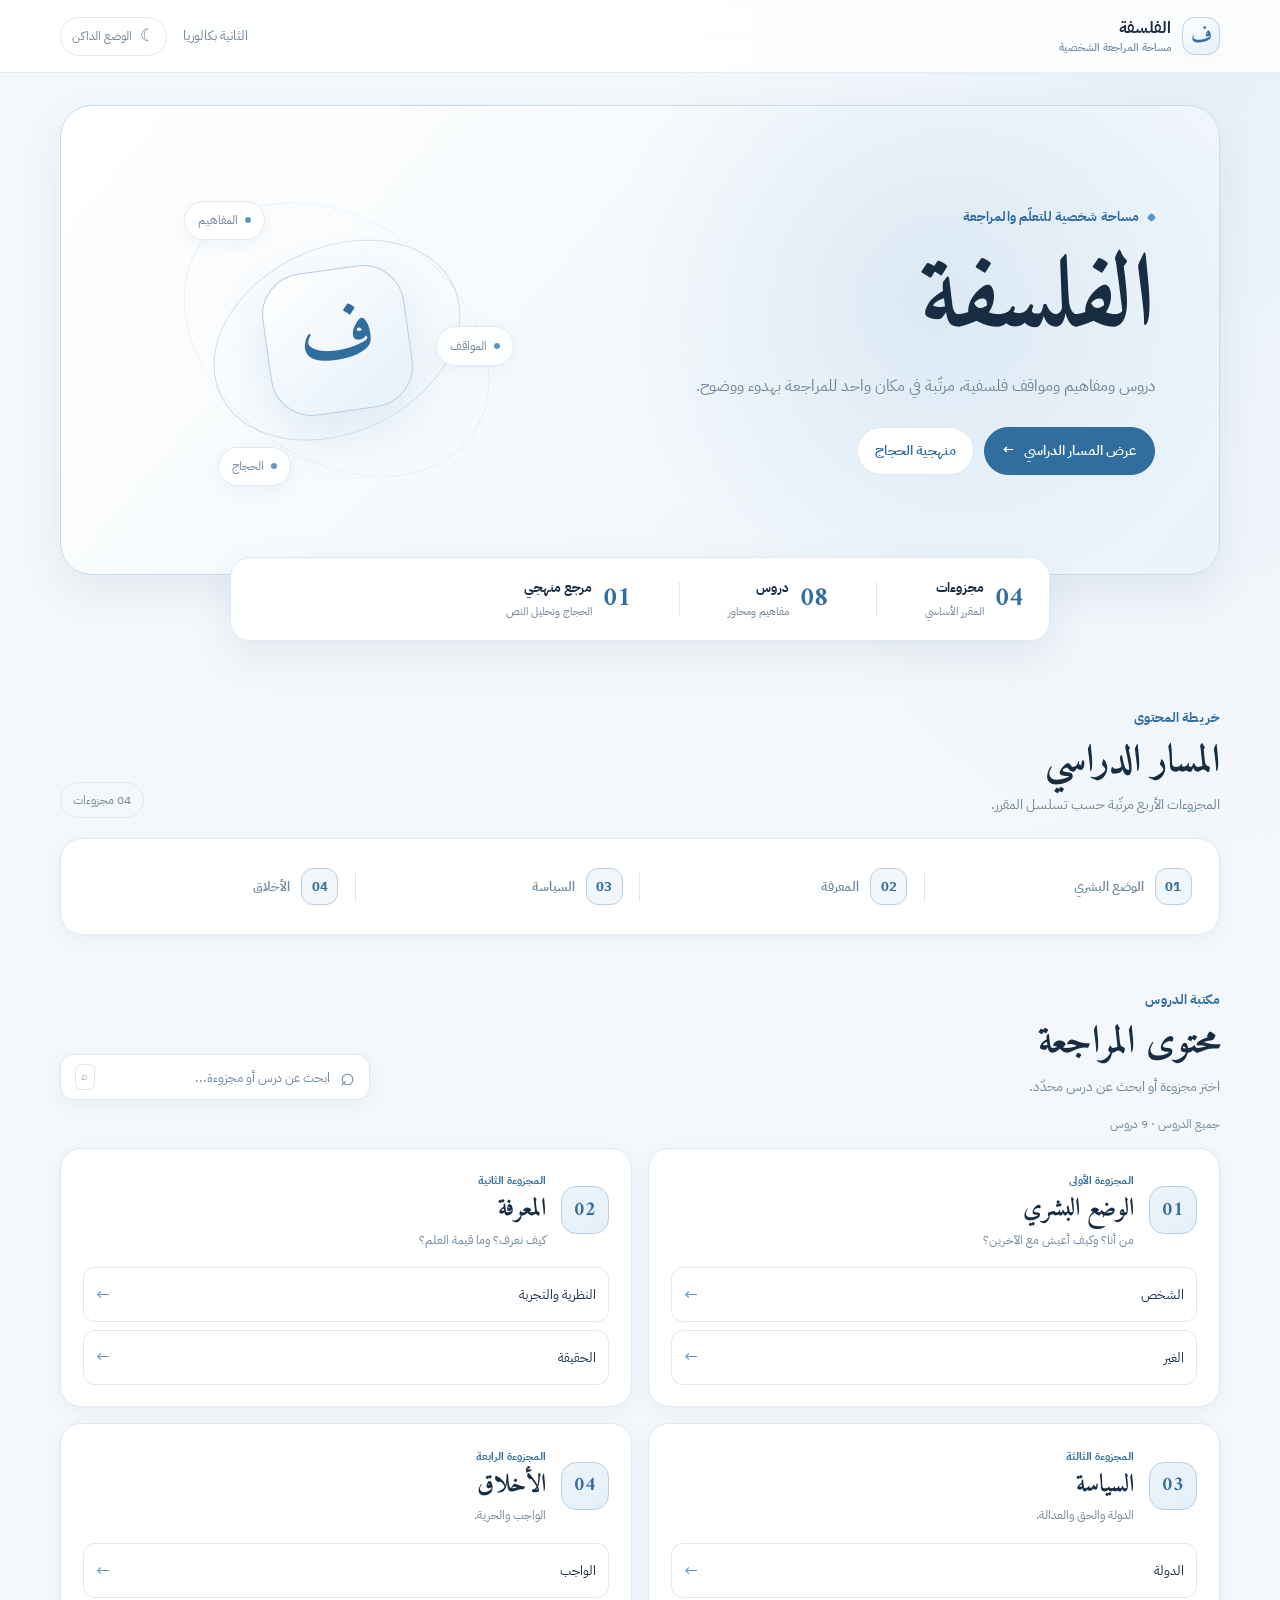
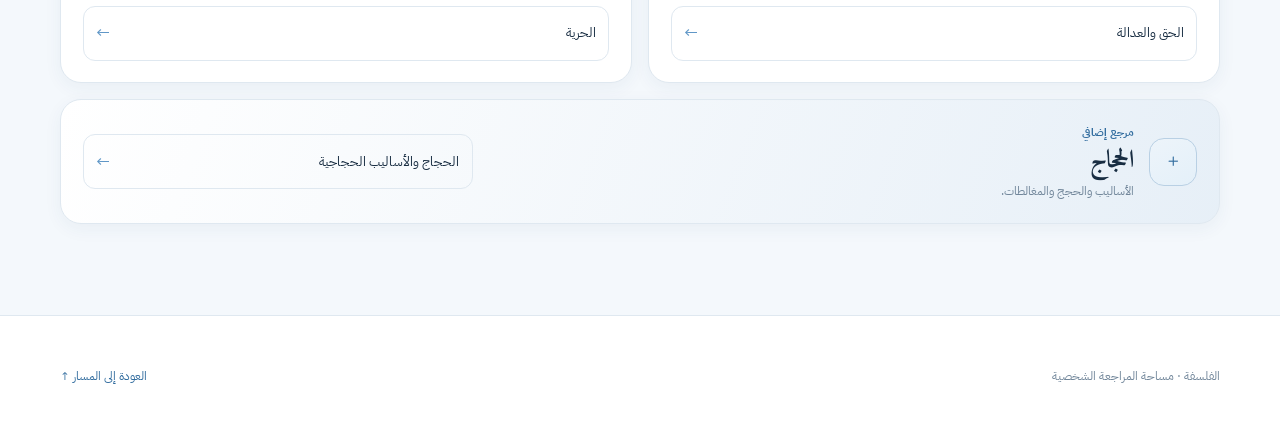
==== commit e6a68125: "Add files via upload" ====
--- a/index.html
+++ b/index.html
@@ -4,16 +4,16 @@
   <meta charset="utf-8">
   <meta name="viewport" content="width=device-width,initial-scale=1">
   <title>الفلسفة | مساحة المراجعة الشخصية</title>
-  <meta name="description" content="مساحة شخصية لمراجعة الفلسفة للثانية بكالوريا علوم رياضية، تضم دروس الوضع البشري والمعرفة والسياسة والأخلاق والحجاج.">
+  <meta name="description" content="مساحة شخصية لمراجعة الفلسفة للثانية بكالوريا، تضم دروس الوضع البشري والمعرفة والسياسة والأخلاق والحجاج.">
   <link rel="canonical" href="https://abdellahriyaf.github.io/philo/">
   <meta property="og:type" content="website">
   <meta property="og:locale" content="ar_MA">
   <meta property="og:title" content="الفلسفة | مساحة المراجعة الشخصية">
-  <meta property="og:description" content="دروس الفلسفة للثانية بكالوريا علوم رياضية، في واجهة هادئة وواضحة للقراءة والمراجعة.">
+  <meta property="og:description" content="دروس الفلسفة للثانية بكالوريا، في واجهة هادئة وواضحة للقراءة والمراجعة.">
   <meta property="og:url" content="https://abdellahriyaf.github.io/philo/">
   <meta name="twitter:card" content="summary">
   <meta name="twitter:title" content="الفلسفة | مساحة المراجعة الشخصية">
-  <meta name="twitter:description" content="دروس الفلسفة للثانية بكالوريا علوم رياضية.">
+  <meta name="twitter:description" content="دروس الفلسفة للثانية بكالوريا.">
   <meta name="theme-color" content="#f4f8fc">
   <script>
     (() => {
@@ -40,7 +40,7 @@
         <span class="brand-copy">الفلسفة<small>مساحة المراجعة الشخصية</small></span>
       </a>
       <div class="header-actions">
-        <span class="header-context">الثانية بكالوريا <i></i> علوم رياضية</span>
+        <span class="header-context">الثانية بكالوريا</span>
         <button class="theme-toggle" type="button" data-theme-toggle aria-label="تفعيل الوضع الداكن" title="تبديل المظهر">
           <span class="theme-toggle-icon" aria-hidden="true">☾</span>
           <span class="theme-toggle-label">المظهر</span>
@@ -113,7 +113,7 @@
         <section class="unit" id="unit-1"><div class="unit-head"><span class="unit-no">01</span><div class="unit-copy"><p class="unit-kicker">المجزوءة الأولى</p><h3>الوضع البشري</h3><p>من أنا؟ وكيف أعيش مع الآخرين؟</p></div></div><ul class="unit-lessons"><li><a href="content/u1-s1.html"><span>الشخص</span><span aria-hidden="true">←</span></a></li><li><a href="content/u1-s2.html"><span>الغير</span><span aria-hidden="true">←</span></a></li></ul></section>
         <section class="unit" id="unit-2"><div class="unit-head"><span class="unit-no">02</span><div class="unit-copy"><p class="unit-kicker">المجزوءة الثانية</p><h3>المعرفة</h3><p>كيف نعرف؟ وما قيمة العلم؟</p></div></div><ul class="unit-lessons"><li><a href="content/u2-s1.html"><span>النظرية والتجربة</span><span aria-hidden="true">←</span></a></li><li><a href="content/u2-s2.html"><span>الحقيقة</span><span aria-hidden="true">←</span></a></li></ul></section>
         <section class="unit" id="unit-3"><div class="unit-head"><span class="unit-no">03</span><div class="unit-copy"><p class="unit-kicker">المجزوءة الثالثة</p><h3>السياسة</h3><p>الدولة والحق والعدالة.</p></div></div><ul class="unit-lessons"><li><a href="content/u3-s1.html"><span>الدولة</span><span aria-hidden="true">←</span></a></li><li><a href="content/u3-s2.html"><span>الحق والعدالة</span><span aria-hidden="true">←</span></a></li></ul></section>
-        <section class="unit" id="unit-4"><div class="unit-head"><span class="unit-no">04</span><div class="unit-copy"><p class="unit-kicker">المجزوءة الرابعة</p><h3>الأخلاق</h3><p>الحرية والسعادة.</p></div></div><ul class="unit-lessons"><li><a href="content/u4-s1.html"><span>الحرية</span><span aria-hidden="true">←</span></a></li><li><a href="content/u4-s2.html"><span>السعادة</span><span aria-hidden="true">←</span></a></li></ul></section>
+        <section class="unit" id="unit-4"><div class="unit-head"><span class="unit-no">04</span><div class="unit-copy"><p class="unit-kicker">المجزوءة الرابعة</p><h3>الأخلاق</h3><p>الواجب والحرية.</p></div></div><ul class="unit-lessons"><li><a href="content/u4-s1.html"><span>الواجب</span><span aria-hidden="true">←</span></a></li><li><a href="content/u4-s2.html"><span>الحرية</span><span aria-hidden="true">←</span></a></li></ul></section>
         <section class="unit unit-support" id="unit-5"><div class="unit-head"><span class="unit-no">+</span><div class="unit-copy"><p class="unit-kicker">مرجع إضافي</p><h3>الحجاج</h3><p>الأساليب والحجج والمغالطات ومنهجية تحليل النص.</p></div></div><ul class="unit-lessons"><li><a href="content/argumentation.html"><span>الحجاج والأساليب الحجاجية</span><span aria-hidden="true">←</span></a></li></ul></section>
       </div>
       <p class="empty-search" id="empty-search" hidden>لا توجد دروس تطابق عبارة البحث.</p>
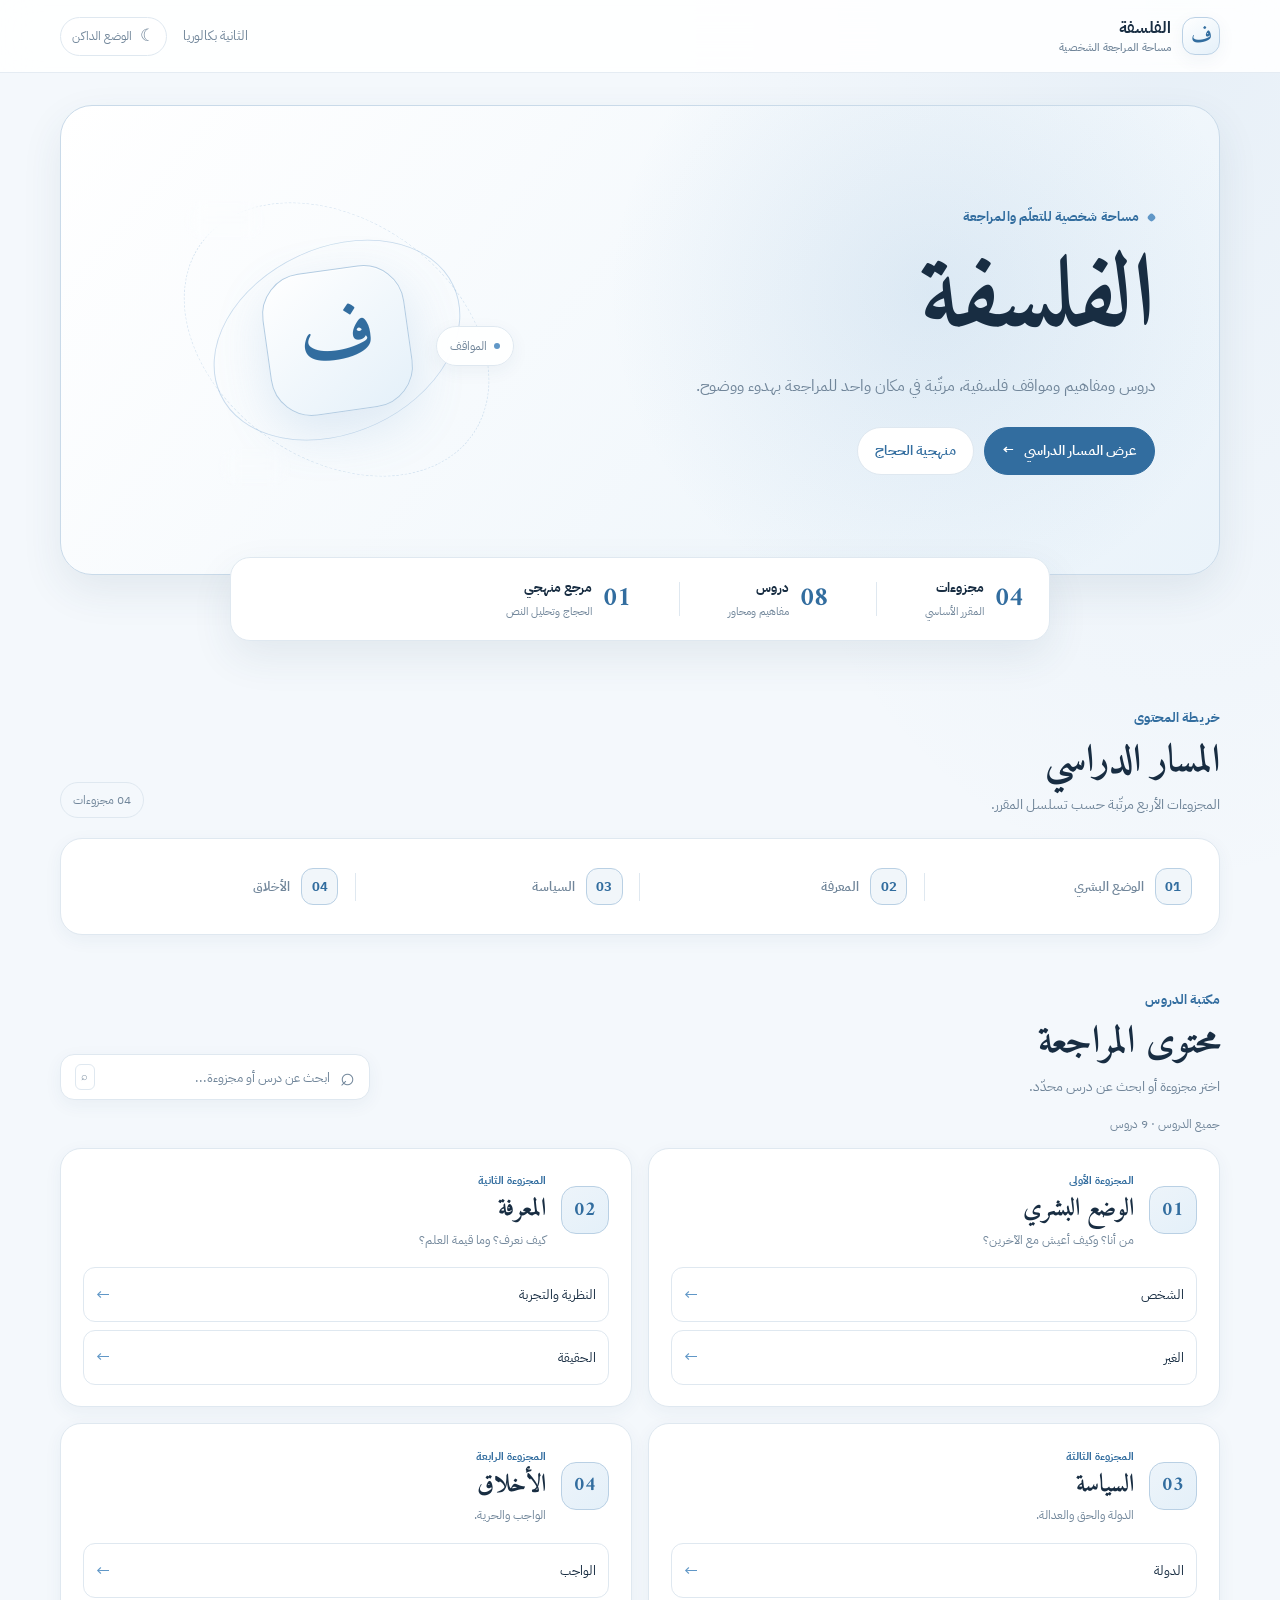
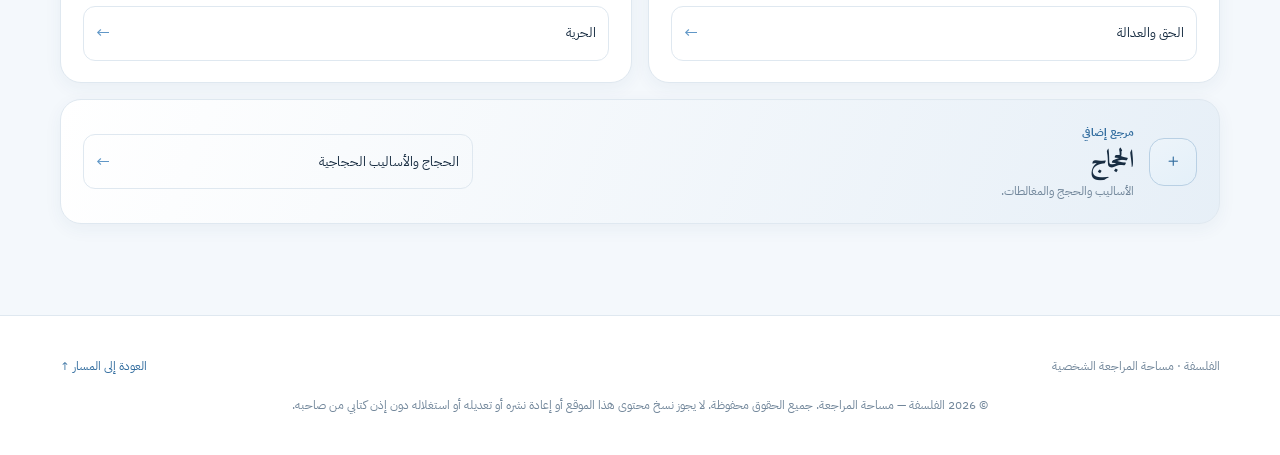
==== commit 3a783074: "Add files via upload" ====
--- a/index.html
+++ b/index.html
@@ -1,5 +1,5 @@
 <!doctype html>
-<html lang="ar" dir="rtl">
+<html lang="ar" dir="rtl" data-origin="PHL-C88920325B7DD9DB">
 <head>
   <meta charset="utf-8">
   <meta name="viewport" content="width=device-width,initial-scale=1">
@@ -31,6 +31,9 @@
   <link href="https://fonts.googleapis.com/css2?family=Amiri:wght@400;700&family=IBM+Plex+Sans+Arabic:wght@400;500;600;700&display=swap" rel="stylesheet">
   <link rel="stylesheet" href="assets/site.css">
   <link rel="stylesheet" href="assets/home.css">
+<meta name="author" content="الفلسفة — مساحة المراجعة">
+<meta name="copyright" content="© 2026 الفلسفة — مساحة المراجعة. All rights reserved.">
+<!-- © 2026 الفلسفة — مساحة المراجعة. All rights reserved. Unauthorized copying, republishing or modification is prohibited. Origin ID: PHL-C88920325B7DD9DB -->
 </head>
 <body class="home-page">
   <header class="app-header">
@@ -124,5 +127,6 @@
   <script src="assets/config.js"></script>
   <script src="assets/app.js" defer></script>
   <script src="assets/ui.js" defer></script>
+<!-- PHL-C88920325B7DD9DB · الفلسفة — مساحة المراجعة · 2026 -->
 </body>
 </html>
--- a/assets/site.css
+++ b/assets/site.css
@@ -1,3 +1,4 @@
+/* © 2026 الفلسفة — مساحة المراجعة. All rights reserved. Unauthorized copying, republishing or modification is prohibited. Origin ID: PHL-C88920325B7DD9DB */
 /* Arctic UI system: shared by the homepage and every standalone lesson. */
 :root {
   color-scheme: light;
@@ -414,6 +415,8 @@
 }
 .pager a:hover { border-color: var(--accent); background: var(--accent-soft); transform: translateY(-2px); }
 footer { padding: 1.6rem; color: var(--muted); font-size: .85rem; text-align: center; }
+.rights-footer { border-top: 1px solid var(--line); padding: 1.2rem 1rem; }
+.rights-notice { margin: 0; color: var(--muted); font-size: .78rem; line-height: 1.8; }
 
 @media (max-width: 720px) {
   :root { --header-height: 60px; }
@@ -451,3 +454,81 @@
   .tblwrap { overflow: visible; }
   .tbl { min-width: 0; }
 }
+
+/* ---- Refinement pass: unit identity, compact hero, quote cards ---- */
+body { --uc: var(--c, var(--accent-strong)); }
+:root[data-theme="dark"] body { --uc: color-mix(in srgb, var(--c, var(--accent-strong)) 55%, #fff); }
+
+/* 1. Unit colour drives the accents */
+.kicker { color: var(--uc); }
+.kicker::before { background: var(--uc); }
+.topnav a:hover, .topnav a.is-active {
+  color: var(--uc);
+  background: color-mix(in srgb, var(--uc) 12%, transparent);
+  border-color: color-mix(in srgb, var(--uc) 35%, transparent);
+}
+.reading-progress span { background: var(--uc); }
+.qsrc b { color: var(--uc); }
+.hero { background: radial-gradient(ellipse at 85% 0%, color-mix(in srgb, var(--uc) 14%, transparent), transparent 26rem); }
+
+/* 2. Compact lesson hero: title only, content starts higher */
+.hero { padding-block: 1.8rem 1.3rem; }
+.hero h1 { font-size: clamp(2.2rem, 5vw, 3.2rem); margin: 0; }
+.hero .lede { display: none; }
+
+/* 3. Quotes as the premium element */
+.quotes { gap: 1.1rem; align-items: stretch; }
+.quotes li {
+  position: relative;
+  display: flex;
+  flex-direction: column;
+  padding: 1.5rem 1.5rem 1.2rem;
+  border: 1px solid var(--line);
+  border-inline-start: 4px solid var(--uc);
+  border-radius: var(--radius-md);
+  background: color-mix(in srgb, var(--uc) 4%, var(--surface));
+  box-shadow: var(--shadow-sm);
+}
+.qtext { flex: 1; font-size: 1.4rem; line-height: 2; margin-bottom: 1rem; }
+.qsrc {
+  margin-top: auto;
+  padding-top: .8rem;
+  border-top: 1px solid color-mix(in srgb, var(--uc) 22%, var(--line));
+}
+.qsrc b { display: inline-block; font-size: .98rem; }
+
+/* back-to-top no longer covers the last line on phones */
+@media (max-width: 640px) {
+  body { padding-bottom: 4rem; }
+  .qtext { font-size: 1.28rem; }
+}
+.block h3 { color: var(--uc); }
+
+/* ---- Motion: one load sequence, scroll reveal, hover feedback ---- */
+@media (prefers-reduced-motion: no-preference) {
+  @keyframes rise { from { opacity: 0; transform: translateY(14px); } to { opacity: 1; transform: none; } }
+  .hero h1 { animation: rise .7s cubic-bezier(.2,.7,.2,1) both; }
+  .topnav { animation: rise .6s .15s cubic-bezier(.2,.7,.2,1) both; }
+  .reading-progress span { transition: width .12s linear; }
+
+  .reveal-on .quotes li, .reveal-on .theses li, .reveal-on .args li,
+  .reveal-on .ideas li, .reveal-on .problem, .reveal-on .concept {
+    opacity: 0; transform: translateY(16px);
+    transition: opacity .55s ease, transform .55s cubic-bezier(.2,.7,.2,1);
+    transition-delay: calc(var(--i, 0) * 70ms);
+  }
+  .reveal-on .is-in { opacity: 1 !important; transform: none !important; }
+
+  .quotes li { transition: box-shadow .25s ease, border-color .25s ease; }
+  .quotes li.is-in:hover { transform: translateY(-3px) !important; box-shadow: var(--shadow-md); transition-delay: 0s; }
+  .topnav a { transition: background .25s ease, color .25s ease, border-color .25s ease; }
+  .pager a { transition: transform .2s ease, box-shadow .2s ease; }
+  .pager a:hover { transform: translateY(-2px); }
+}
+
+/* Hero particle canvas */
+.hero, .home-hero { position: relative; isolation: isolate; overflow: hidden; }
+.hero-bg { position: absolute; inset: 0; width: 100%; height: 100%; z-index: -1; pointer-events: none; }
+
+/* PHL-C88920325B7DD9DB */
+:root { --origin-id: "PHL-C88920325B7DD9DB"; }
--- a/assets/home.css
+++ b/assets/home.css
@@ -1,3 +1,4 @@
+/* © 2026 الفلسفة — مساحة المراجعة. All rights reserved. Unauthorized copying, republishing or modification is prohibited. Origin ID: PHL-C88920325B7DD9DB */
 /* Homepage-specific Arctic layout. */
 .app-header {
   position: sticky;
@@ -247,3 +248,13 @@
 @media (prefers-reduced-motion: reduce) {
   .unit, .button, .unit-timeline a { transition: none !important; }
 }
+
+/* Home: gentle floating chips (decorative, off for reduced motion) */
+@media (prefers-reduced-motion: no-preference) {
+  @keyframes float-y { 0%,100% { translate: 0 0; } 50% { translate: 0 -8px; } }
+  .art-chip { animation: float-y 5s ease-in-out infinite; }
+  .chip-side { animation-delay: -1.7s; }
+  .chip-bottom { animation-delay: -3.2s; }
+}
+.site-footer .wrap { flex-wrap: wrap; padding-block: .8rem; }
+.site-footer .rights-notice { flex-basis: 100%; text-align: center; }
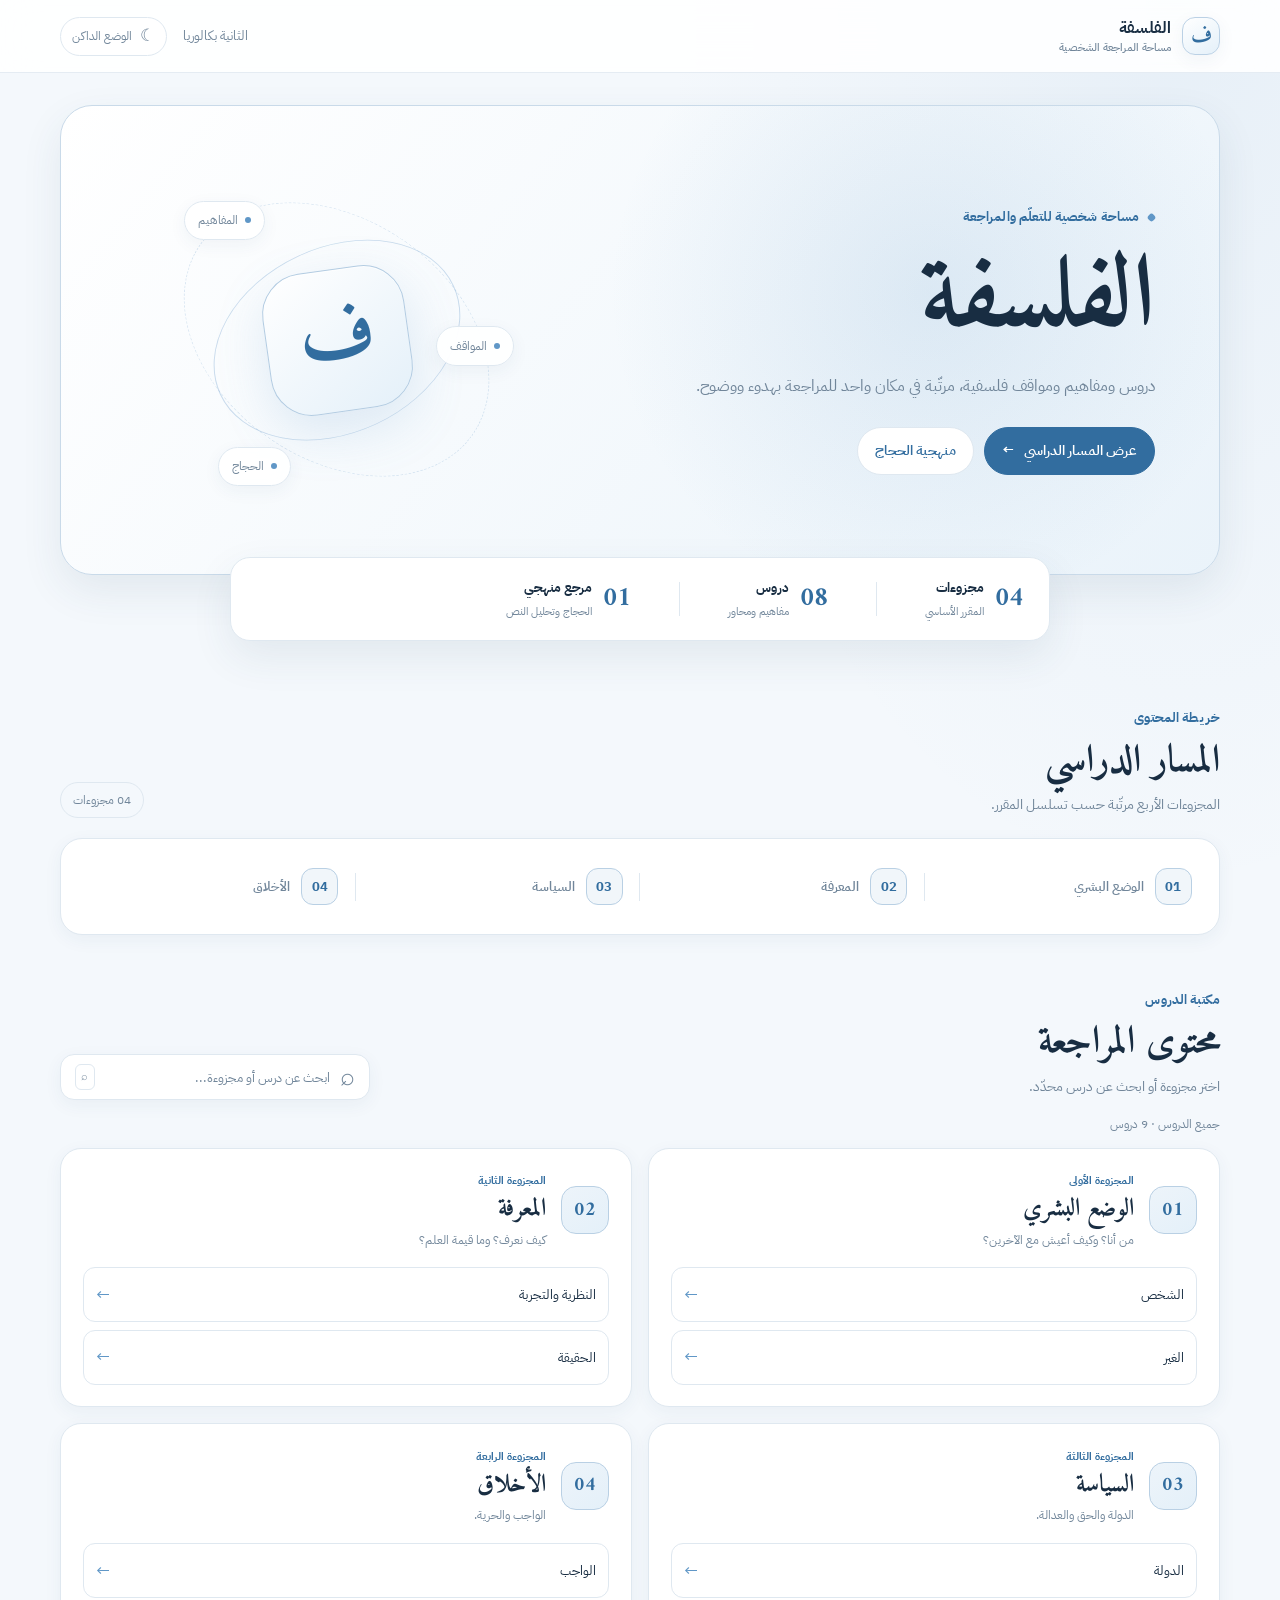
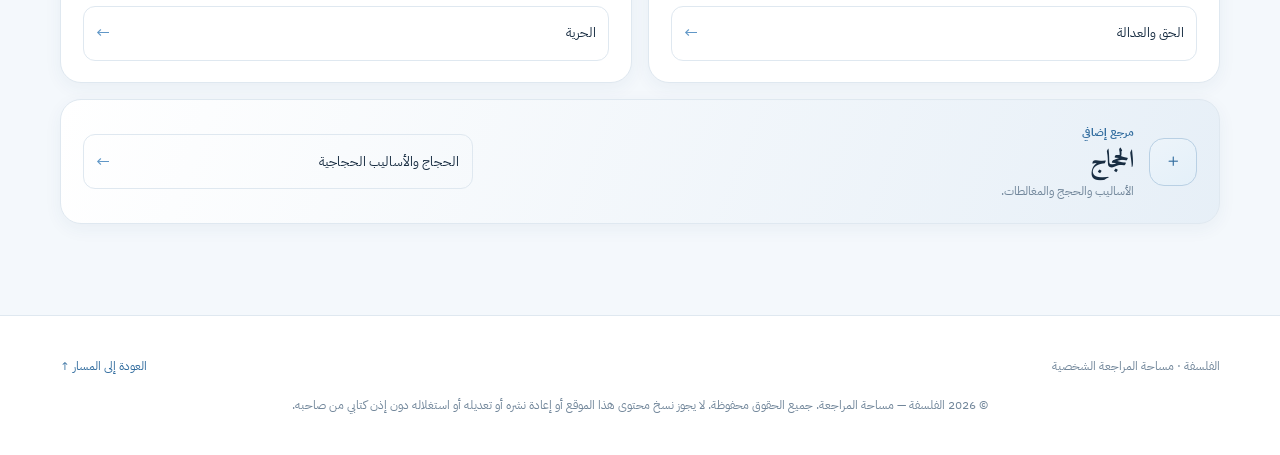
==== commit e9db4174: "Add files via upload" ====
--- a/index.html
+++ b/index.html
@@ -34,6 +34,10 @@
 <meta name="author" content="الفلسفة — مساحة المراجعة">
 <meta name="copyright" content="© 2026 الفلسفة — مساحة المراجعة. All rights reserved.">
 <!-- © 2026 الفلسفة — مساحة المراجعة. All rights reserved. Unauthorized copying, republishing or modification is prohibited. Origin ID: PHL-C88920325B7DD9DB -->
+<link rel="icon" href="/philo/favicon.ico" sizes="48x48">
+<link rel="icon" href="/philo/favicon.svg" type="image/svg+xml">
+<link rel="apple-touch-icon" href="/philo/apple-touch-icon.png">
+<link rel="manifest" href="/philo/site.webmanifest">
 </head>
 <body class="home-page">
   <header class="app-header">
